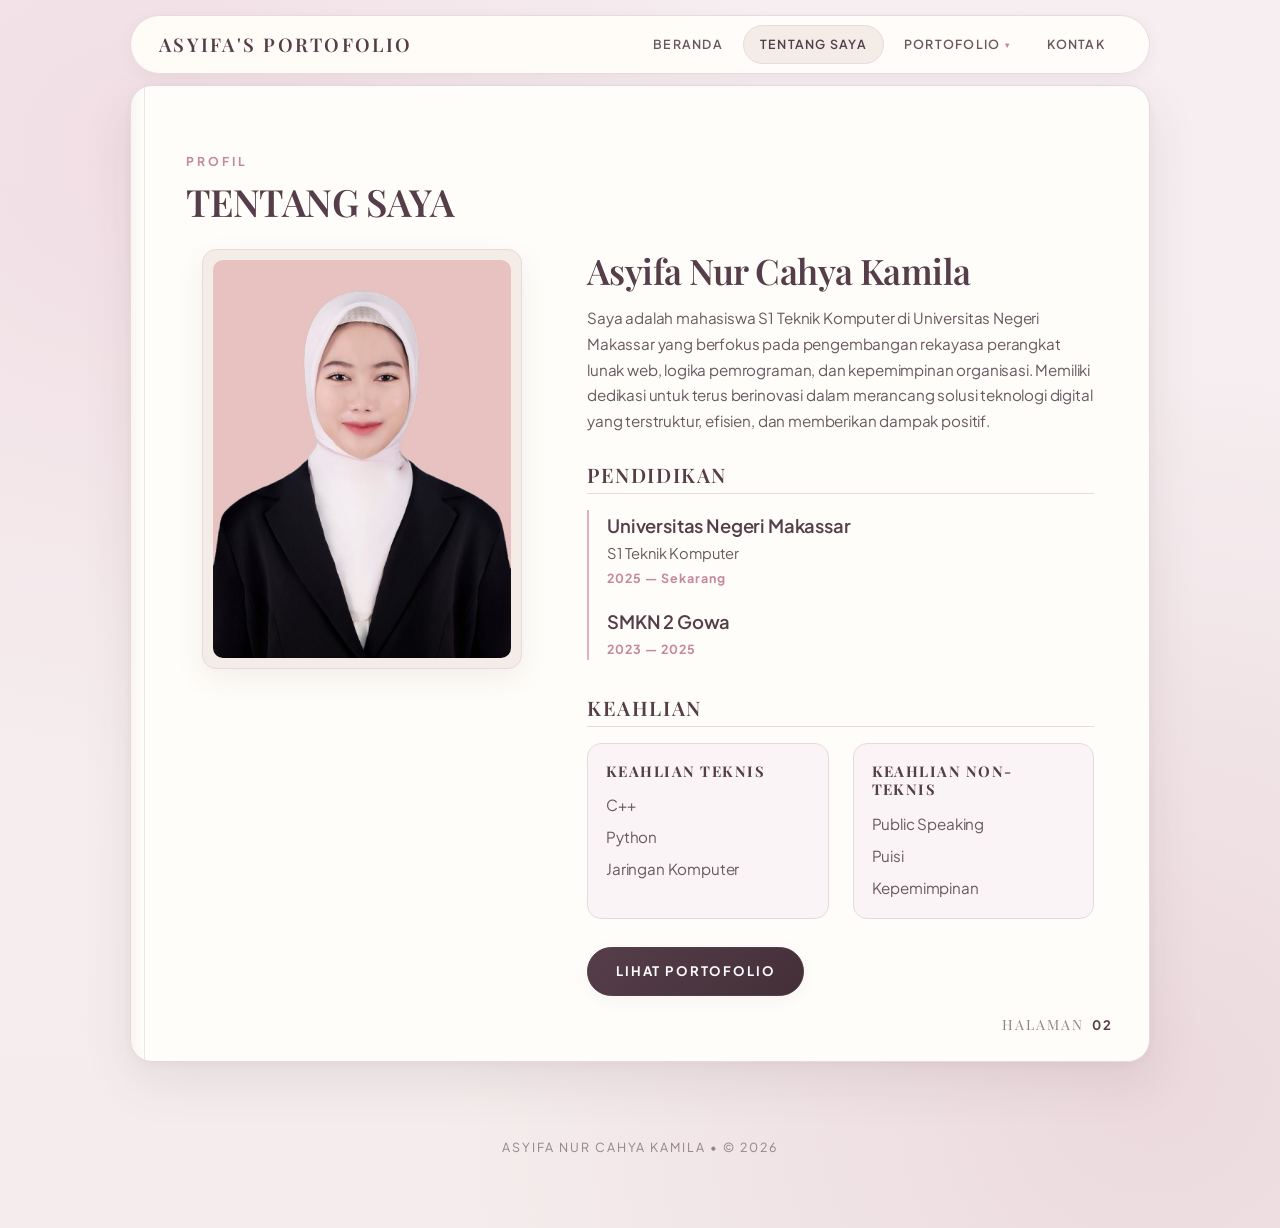
==== about.html @ 1f0d9391 "Membuat portofolio" ====
<!DOCTYPE html>
<html lang="id">
<head>
  <meta charset="UTF-8">
  <meta name="viewport" content="width=device-width, initial-scale=1.0">
  <title>Tentang Saya — Asyifa's Portofolio</title>
  <meta name="description" content="Tentang Asyifa Nur Cahya Kamila.">

  <!-- Google Fonts: Playfair Display & Plus Jakarta Sans -->
  <link rel="preconnect" href="https://fonts.googleapis.com">
  <link rel="preconnect" href="https://fonts.gstatic.com" crossorigin>
  <link href="https://fonts.googleapis.com/css2?family=Playfair+Display:ital,wght@0,500;0,600;0,700;1,400;1,600&family=Plus+Jakarta+Sans:wght@300;400;500;600;700&display=swap" rel="stylesheet">

  <!-- External CSS (Modul 3 & Modul 4) -->
  <link rel="stylesheet" href="css/style.css">
</head>
<body>

  <!-- =========================================================================
       NAVBAR (Implementasi Modul 5 & Modul 6)
       ========================================================================= -->
  <header class="navbar-wrapper">
    <nav class="navbar" id="mainNavbar" aria-label="Navigasi Utama">
      <a href="index.html" class="nav-brand">ASYIFA'S PORTOFOLIO</a>

      <!-- Tombol Hamburger Mobile -->
      <button class="nav-toggle" aria-label="Menu navigasi" aria-expanded="false">
        <span></span>
        <span></span>
        <span></span>
      </button>

      <!-- Daftar Menu Navigasi (Tepat 4 Menu: Beranda, Tentang Saya, Portofolio Dropdown, Kontak) -->
      <ul class="nav-menu" id="menuNav">
        <li class="nav-item"><a href="index.html" class="nav-link">BERANDA</a></li>
        <li class="nav-item"><a href="about.html" class="nav-link active">TENTANG SAYA</a></li>
        
        <!-- Multi-Level Dropdown Menu (Modul 6) -->
        <li class="nav-item has-dropdown">
          <a href="index.html#pengalaman" class="nav-link">
            <span>PORTOFOLIO</span>
            <span class="dropdown-arrow">&blacktriangledown;</span>
          </a>
          <ul class="dropdown-menu">
            <li><a href="index.html#pengalaman">Pengalaman</a></li>
            <li><a href="index.html#proyek">Proyek</a></li>
            <li><a href="index.html#sertifikat">Sertifikat</a></li>
          </ul>
        </li>

        <li class="nav-item"><a href="contact.html" class="nav-link">KONTAK</a></li>
      </ul>
    </nav>
  </header>

  <!-- =========================================================================
       CONTAINER UTAMA: TENTANG SAYA (Modul 5: Layout 2 Kolom)
       ========================================================================= -->
  <main class="book-wrapper">

    <section class="journal-sheet">
      
      <span class="section-label">PROFIL</span>
      <h1 class="section-title">TENTANG SAYA</h1>

      <div class="about-minimal-grid">
        
        <!-- Kolom Kiri: Foto Profil (Modul 4: CSS Image) -->
        <div class="about-photo-wrap">
          <img src="images/profile/profile.jpg" 
               alt="Foto Asyifa Nur Cahya Kamila" 
               onerror="this.onerror=null; this.src='images/profile/profile.svg';">
        </div>

        <!-- Kolom Kanan: Nama, Pendidikan, Keahlian (Modul 5) -->
        <div class="about-details-wrap">
          
          <h2 class="about-info-title">Asyifa Nur Cahya Kamila</h2>
          <p class="about-bio-desc">
            Saya adalah mahasiswa S1 Teknik Komputer di Universitas Negeri Makassar yang berfokus pada pengembangan rekayasa perangkat lunak web, logika pemrograman, dan kepemimpinan organisasi. Memiliki dedikasi untuk terus berinovasi dalam merancang solusi teknologi digital yang terstruktur, efisien, dan memberikan dampak positif.
          </p>

          <!-- PENDIDIKAN -->
          <div class="pendidikan-block">
            <h3 class="pendidikan-heading">PENDIDIKAN</h3>
            <div class="pendidikan-list">
              
              <div class="pendidikan-item">
                <span class="pendidikan-school">Universitas Negeri Makassar</span>
                <span class="pendidikan-major">S1 Teknik Komputer</span>
                <span class="pendidikan-year">2025 &mdash; Sekarang</span>
              </div>

              <div class="pendidikan-item">
                <span class="pendidikan-school">SMKN 2 Gowa</span>
                <span class="pendidikan-year">2023 &mdash; 2025</span>
              </div>

            </div>
          </div>

          <!-- KEAHLIAN (2 Kolom) -->
          <div class="skills-block">
            <h3 class="skills-heading">KEAHLIAN</h3>
            
            <div class="skills-two-columns">
              
              <!-- KEAHLIAN TEKNIS -->
              <div class="skill-category-box">
                <h4 class="skill-category-title">KEAHLIAN TEKNIS</h4>
                <ul class="skill-simple-list">
                  <li>C++</li>
                  <li>Python</li>
                  <li>Jaringan Komputer</li>
                </ul>
              </div>

              <!-- KEAHLIAN NON-TEKNIS -->
              <div class="skill-category-box">
                <h4 class="skill-category-title">KEAHLIAN NON-TEKNIS</h4>
                <ul class="skill-simple-list">
                  <li>Public Speaking</li>
                  <li>Puisi</li>
                  <li>Kepemimpinan</li>
                </ul>
              </div>

            </div>
          </div>

          <div style="margin-top: 28px;">
            <a href="index.html#pengalaman" class="btn-editorial-submit" style="display: inline-block; width: auto; padding: 12px 28px; text-decoration: none; text-align: center;">Lihat Portofolio</a>
          </div>

        </div>

      </div>

      <!-- Nomor Halaman -->
      <div class="page-stamp">
        <span>Halaman</span>
        <span class="page-num">02</span>
      </div>
    </section>

  </main>

  <!-- =========================================================================
       FOOTER
       ========================================================================= -->
  <footer class="site-footer">
    <p>ASYIFA NUR CAHYA KAMILA &bull; &copy; 2026</p>
  </footer>

  <!-- JavaScript -->
  <script src="js/script.js"></script>
</body>
</html>
---- css/style.css ----
/* ==========================================================================
   ASYIFA'S PORTOFOLIO — SOFT PINK EDITORIAL DIGITAL BOOK
   Praktikum Pemrograman Web — Teknik Komputer, Universitas Negeri Makassar
   
   Implementasi Modul Praktikum:
   - Modul 3: CSS & Ragam Selector (Tag, Class, ID, Grouping), Eksternal CSS
   - Modul 4: CSS Image (Dimensions, Borders, Opacity, Hover, Transparent Box)
   - Modul 5: CSS Navigasi (Horizontal, Sticky, Active) & Layout Multi-Kolom (2 & 3 Kolom Asymmetric)
   - Modul 6: CSS Navigasi Lanjutan (Multi-Level Dropdown, Border-Radius, Gradients, Shadows)
   ========================================================================== */

/* --------------------------------------------------------------------------
   1. CSS VARIABLES (DESIGN TOKENS & SOFT PINK EDITORIAL PALETTE)
   -------------------------------------------------------------------------- */
:root {
  /* Color Palette */
  --bg-canvas: #F6EEF1;       /* Background luar canvas */
  --page-sheet: #FFFDF9;      /* Warm white / ivory paper */
  --page-alt: #FAF4F6;        /* Subtle paper tint */
  --soft-pink: #E2B0C0;       /* Soft pink accent */
  --dusty-rose: #C4879D;      /* Dusty rose accent */
  --mauve: #553E49;           /* Dark mauve for editorial headings */
  --text-main: #695861;       /* Refined text color */
  --text-muted: #94828B;      /* Muted subtitles & meta */
  --border-light: #E7D9DF;    /* 1px Hairline border */
  --cream: #F3ECE7;           /* Neutral cream matting */

  /* Typography */
  --font-serif: 'Playfair Display', 'Cormorant Garamond', Georgia, serif;
  --font-sans: 'Plus Jakarta Sans', -apple-system, BlinkMacSystemFont, 'Segoe UI', Roboto, sans-serif;

  /* Shadows (Modul 6) */
  --shadow-subtle: 0 4px 16px rgba(85, 62, 73, 0.05);
  --shadow-card: 0 10px 28px rgba(85, 62, 73, 0.08);
  --shadow-book: 0 20px 50px rgba(85, 62, 73, 0.1), 0 2px 10px rgba(85, 62, 73, 0.04);
  --shadow-hover: 0 16px 36px rgba(85, 62, 73, 0.14);

  /* Border Radii (Modul 6) */
  --radius-book: 22px;
  --radius-card: 14px;
  --radius-sm: 8px;
  --radius-pill: 50px;

  /* Transitions */
  --transition: all 0.35s cubic-bezier(0.25, 0.8, 0.25, 1);
}

/* --------------------------------------------------------------------------
   2. RESET & BASE SETUP (Modul 3: Grouping & HTML Selectors)
   -------------------------------------------------------------------------- */
*, *::before, *::after {
  box-sizing: border-box;
  margin: 0;
  padding: 0;
}

html {
  scroll-behavior: smooth;
  font-size: 16px;
}

body {
  background-color: var(--bg-canvas);
  color: var(--text-main);
  font-family: var(--font-sans);
  line-height: 1.7;
  letter-spacing: -0.01em;
  min-height: 100vh;
  position: relative;
  overflow-x: hidden;
  padding-bottom: 60px;
  /* Modul 4: Background Gradient Texture */
  background-image: 
    radial-gradient(circle at 10% 12%, rgba(226, 176, 192, 0.25) 0%, transparent 40%),
    radial-gradient(circle at 90% 88%, rgba(196, 135, 157, 0.2) 0%, transparent 45%),
    linear-gradient(180deg, rgba(246, 238, 241, 0.6) 0%, rgba(243, 236, 231, 0.4) 100%);
}

img {
  max-width: 100%;
  height: auto;
  display: block;
}

a {
  color: inherit;
  text-decoration: none;
  transition: var(--transition);
}

ul, ol {
  list-style: none;
}

/* --------------------------------------------------------------------------
   3. TYPOGRAPHY & EDITORIAL HEADINGS (Modul 3)
   -------------------------------------------------------------------------- */
h1, h2, h3, h4, h5, h6 {
  color: var(--mauve);
  font-family: var(--font-serif);
  font-weight: 600;
  line-height: 1.25;
  letter-spacing: -0.015em;
}

.section-label {
  font-family: var(--font-sans);
  font-size: 0.76rem;
  font-weight: 700;
  letter-spacing: 0.24em;
  text-transform: uppercase;
  color: var(--dusty-rose);
  display: block;
  margin-bottom: 6px;
}

.section-title {
  font-size: 2.35rem;
  color: var(--mauve);
  font-weight: 600;
  margin-bottom: 24px;
}

.editorial-divider {
  width: 100%;
  height: 1px;
  background: var(--border-light);
  border: none;
  margin: 50px 0;
}

/* --------------------------------------------------------------------------
   4. STICKY NAVBAR & DROPDOWN (Modul 5 & Modul 6)
   -------------------------------------------------------------------------- */
.navbar-wrapper {
  position: sticky;
  top: 15px;
  z-index: 1000;
  max-width: 1060px;
  margin: 0 auto 26px;
  padding: 0 20px;
}

.navbar {
  background-color: rgba(255, 253, 249, 0.94);
  backdrop-filter: blur(16px);
  -webkit-backdrop-filter: blur(16px);
  border: 1px solid var(--border-light);
  border-radius: var(--radius-pill);
  -webkit-border-radius: var(--radius-pill);
  box-shadow: var(--shadow-subtle);
  padding: 9px 28px;
  display: flex;
  align-items: center;
  justify-content: space-between;
  transition: var(--transition);
}

.navbar.scrolled {
  box-shadow: var(--shadow-card);
  background-color: rgba(255, 253, 249, 0.98);
}

.nav-brand {
  font-family: var(--font-serif);
  font-size: 1.18rem;
  font-weight: 600;
  letter-spacing: 0.12em;
  text-transform: uppercase;
  color: var(--mauve);
}

.nav-brand:hover {
  color: var(--dusty-rose);
}

/* Modul 5: Horizontal Navigation with ul, li, a */
.nav-menu {
  display: flex;
  align-items: center;
  gap: 4px;
}

.nav-item {
  position: relative;
  list-style: none;
}

.nav-link {
  font-size: 0.78rem;
  font-weight: 600;
  letter-spacing: 0.1em;
  text-transform: uppercase;
  color: var(--text-main);
  padding: 8px 16px;
  border-radius: var(--radius-pill);
  display: inline-flex;
  align-items: center;
  gap: 5px;
  transition: var(--transition);
}

.nav-link:hover {
  color: var(--mauve);
  background-color: var(--cream);
}

.nav-link.active {
  color: var(--mauve);
  background-color: var(--cream);
  border: 1px solid var(--border-light);
}

/* Modul 6: Multi-Level Dropdown Navigation */
.dropdown-arrow {
  font-size: 0.52rem;
  transition: transform 0.3s ease;
  color: var(--dusty-rose);
}

.has-dropdown:hover .dropdown-arrow {
  transform: rotate(180deg);
}

.dropdown-menu {
  position: absolute;
  top: calc(100% + 8px);
  left: 50%;
  transform: translateX(-50%) translateY(8px);
  background: var(--page-sheet);
  background: linear-gradient(180deg, #FFFDF9 0%, #FAF4F6 100%);
  border: 1px solid var(--border-light);
  border-radius: var(--radius-card);
  box-shadow: var(--shadow-card);
  min-width: 220px;
  padding: 6px 0;
  opacity: 0;
  visibility: hidden;
  pointer-events: none;
  transition: all 0.28s cubic-bezier(0.25, 0.8, 0.25, 1);
  z-index: 1002;
}

.has-dropdown:hover .dropdown-menu {
  opacity: 1;
  visibility: visible;
  pointer-events: auto;
  transform: translateX(-50%) translateY(0);
}

.dropdown-menu li a {
  display: block;
  padding: 9px 20px;
  font-size: 0.8rem;
  font-weight: 600;
  letter-spacing: 0.04em;
  color: var(--text-main);
  transition: var(--transition);
}

.dropdown-menu li a:hover {
  background-color: var(--cream);
  color: var(--mauve);
  padding-left: 24px;
}

/* Mobile Hamburger Toggle */
.nav-toggle {
  display: none;
  background: none;
  border: none;
  cursor: pointer;
  padding: 6px;
  flex-direction: column;
  gap: 5px;
  z-index: 1001;
}

.nav-toggle span {
  display: block;
  width: 20px;
  height: 2px;
  background-color: var(--mauve);
  border-radius: 2px;
  transition: var(--transition);
}

.nav-toggle.open span:nth-child(1) {
  transform: translateY(7px) rotate(45deg);
}
.nav-toggle.open span:nth-child(2) {
  opacity: 0;
}
.nav-toggle.open span:nth-child(3) {
  transform: translateY(-7px) rotate(-45deg);
}

/* --------------------------------------------------------------------------
   5. DIGITAL BOOK SHEET (Modul 5: Container Layout)
   -------------------------------------------------------------------------- */
.book-wrapper {
  max-width: 1060px;
  margin: 0 auto;
  padding: 0 20px;
}

.journal-sheet {
  background-color: var(--page-sheet);
  border: 1px solid var(--border-light);
  border-radius: var(--radius-book);
  -webkit-border-radius: var(--radius-book);
  box-shadow: var(--shadow-book);
  padding: 65px 55px;
  margin-bottom: 45px;
  position: relative;
  overflow: hidden;
  transition: var(--transition);
}

/* Subtle Book Crease Line */
.journal-sheet::before {
  content: "";
  position: absolute;
  top: 0;
  left: 0;
  bottom: 0;
  width: 14px;
  background: linear-gradient(90deg, rgba(85, 62, 73, 0.04) 0%, transparent 100%);
  border-right: 1px solid rgba(231, 217, 223, 0.6);
  pointer-events: none;
}

/* Minimal Page Index */
.page-stamp {
  position: absolute;
  bottom: 24px;
  right: 36px;
  display: flex;
  align-items: center;
  gap: 8px;
  font-family: var(--font-serif);
  font-size: 0.88rem;
  color: var(--text-muted);
  letter-spacing: 0.14em;
  text-transform: uppercase;
}

.page-stamp .page-num {
  font-family: var(--font-sans);
  font-weight: 700;
  font-size: 0.82rem;
  color: var(--mauve);
}

/* --------------------------------------------------------------------------
   6. HALAMAN 1 — COVER (SANGAT MINIMAL)
   -------------------------------------------------------------------------- */
.cover-minimal-layout {
  display: grid;
  grid-template-columns: 1.15fr 1fr;
  gap: 50px;
  align-items: center;
  min-height: 460px;
}

.cover-title-badge {
  font-family: var(--font-sans);
  font-size: 0.82rem;
  font-weight: 700;
  letter-spacing: 0.28em;
  text-transform: uppercase;
  color: var(--dusty-rose);
  display: block;
  margin-bottom: 16px;
}

.cover-name-headline {
  font-size: 3.4rem;
  font-weight: 600;
  color: var(--mauve);
  line-height: 1.1;
  letter-spacing: -0.02em;
  margin-bottom: 0;
}

/* Modul 4: Image Dimensions, Frame & Hover */
.cover-photo-container {
  display: flex;
  justify-content: center;
}

.cover-photo-frame {
  width: 100%;
  max-width: 320px;
  height: 400px;
  background-color: var(--cream);
  border: 1px solid var(--border-light);
  border-radius: var(--radius-card);
  padding: 10px;
  box-shadow: var(--shadow-card);
  transition: var(--transition);
}

.cover-photo-frame:hover {
  transform: translateY(-4px);
  box-shadow: var(--shadow-hover);
}

.cover-photo-frame img {
  width: 100%;
  height: 100%;
  object-fit: cover;
  border-radius: calc(var(--radius-card) - 4px);
  opacity: 0.96;
  transition: transform 0.5s ease, opacity 0.35s ease;
}

.cover-photo-frame:hover img {
  opacity: 1;
  transform: scale(1.02);
}

/* --------------------------------------------------------------------------
   7. HALAMAN 2 — PENGALAMAN & ORGANISASI (HANYA 2 FOTO, 2-KOLOM LAYOUT)
   -------------------------------------------------------------------------- */
.pengalaman-editorial-grid {
  display: grid;
  grid-template-columns: 1fr 1fr;
  gap: 28px;
  margin-top: 20px;
}

.pengalaman-item {
  background-color: var(--page-alt);
  border: 1px solid var(--border-light);
  border-radius: var(--radius-card);
  padding: 22px;
  box-shadow: var(--shadow-subtle);
  display: flex;
  flex-direction: column;
  transition: var(--transition);
}

.pengalaman-item:hover {
  transform: translateY(-4px);
  box-shadow: var(--shadow-card);
  border-color: var(--soft-pink);
  background-color: var(--page-sheet);
}

.pengalaman-item .pengalaman-photo-wrap {
  width: 100%;
  height: 320px;
  border-radius: var(--radius-sm);
  overflow: hidden;
  background-color: var(--cream);
  border: 1px solid var(--border-light);
}

.pengalaman-meta-header {
  margin-bottom: 14px;
}

.pengalaman-num {
  font-family: var(--font-serif);
  font-size: 1.35rem;
  font-style: italic;
  color: var(--dusty-rose);
  font-weight: 600;
  display: block;
}

.pengalaman-title {
  font-size: 1.35rem;
  font-weight: 600;
  color: var(--mauve);
  text-transform: uppercase;
  letter-spacing: 0.04em;
  margin-top: 2px;
}

.pengalaman-year {
  font-size: 0.74rem;
  font-weight: 700;
  letter-spacing: 0.12em;
  color: var(--text-muted);
  display: block;
  margin-top: 2px;
}

.pengalaman-photo-wrap {
  width: 100%;
  border-radius: var(--radius-sm);
  overflow: hidden;
  background-color: var(--cream);
  border: 1px solid var(--border-light);
}

.pengalaman-photo-wrap img {
  width: 100%;
  height: 100%;
  object-fit: cover;
  opacity: 0.95;
  transition: transform 0.5s ease, opacity 0.35s ease;
}

.pengalaman-item:hover .pengalaman-photo-wrap img {
  opacity: 1;
  transform: scale(1.02);
}

/* --------------------------------------------------------------------------
   8. HALAMAN 3 — PROYEK (HANYA 3 PROYEK, EDITORIAL SHOWCASE)
   -------------------------------------------------------------------------- */
.proyek-editorial-list {
  display: flex;
  flex-direction: column;
  gap: 34px;
  margin-top: 20px;
}

.proyek-card {
  background-color: var(--page-alt);
  border: 1px solid var(--border-light);
  border-radius: var(--radius-card);
  padding: 26px;
  box-shadow: var(--shadow-subtle);
  display: grid;
  grid-template-columns: 1fr 1.35fr;
  gap: 34px;
  align-items: center;
  transition: var(--transition);
}

.proyek-card:hover {
  transform: translateY(-4px);
  box-shadow: var(--shadow-card);
  border-color: var(--soft-pink);
  background-color: var(--page-sheet);
}

.proyek-card.reversed {
  grid-template-columns: 1.35fr 1fr;
}
.proyek-card.reversed .proyek-visual {
  order: 2;
}
.proyek-card.reversed .proyek-info {
  order: 1;
}

.proyek-num {
  font-family: var(--font-serif);
  font-size: 1.35rem;
  font-style: italic;
  color: var(--dusty-rose);
  font-weight: 600;
  display: block;
  margin-bottom: 2px;
}

.proyek-title {
  font-size: 1.65rem;
  font-weight: 600;
  color: var(--mauve);
  text-transform: uppercase;
  letter-spacing: 0.04em;
  margin-bottom: 4px;
}

.proyek-subtitle {
  font-family: var(--font-serif);
  font-size: 1.05rem;
  font-style: italic;
  color: var(--text-muted);
  display: block;
  margin-top: 4px;
}

.proyek-desc {
  font-size: 0.92rem;
  line-height: 1.65;
  color: var(--text-main);
  margin-top: 10px;
}

.proyek-visual {
  width: 100%;
  height: 250px;
  border-radius: var(--radius-sm);
  overflow: hidden;
  background-color: var(--cream);
  border: 1px solid var(--border-light);
}

.proyek-visual img {
  width: 100%;
  height: 100%;
  object-fit: cover;
  opacity: 0.95;
  transition: transform 0.5s ease, opacity 0.35s ease;
}

.proyek-card:hover .proyek-visual img {
  opacity: 1;
  transform: scale(1.02);
}

/* --------------------------------------------------------------------------
   9. HALAMAN 4 — SERTIFIKAT (TOTAL 6 SERTIFIKAT, EDITORIAL GRID)
   -------------------------------------------------------------------------- */
.sertifikat-gallery-grid {
  display: grid;
  grid-template-columns: repeat(3, 1fr);
  gap: 22px;
  margin-top: 20px;
}

.sertifikat-item {
  background-color: var(--page-alt);
  border: 1px solid var(--border-light);
  border-radius: var(--radius-card);
  padding: 14px;
  box-shadow: var(--shadow-subtle);
  cursor: pointer;
  transition: var(--transition);
}

.sertifikat-item:hover {
  transform: translateY(-4px);
  box-shadow: var(--shadow-card);
  border-color: var(--dusty-rose);
  background-color: var(--page-sheet);
}

.sertifikat-thumb {
  width: 100%;
  height: 190px;
  border-radius: var(--radius-sm);
  overflow: hidden;
  background-color: var(--cream);
  border: 1px solid var(--border-light);
}

.sertifikat-thumb img {
  width: 100%;
  height: 100%;
  object-fit: cover;
  opacity: 0.95;
  transition: transform 0.5s ease, opacity 0.35s ease;
}

.sertifikat-item:hover .sertifikat-thumb img {
  opacity: 1;
  transform: scale(1.02);
}

/* --------------------------------------------------------------------------
   10. LIGHTBOX MODAL (Modul 4 & Modul 6)
   -------------------------------------------------------------------------- */
.lightbox-modal {
  display: none;
  position: fixed;
  top: 0;
  left: 0;
  width: 100%;
  height: 100%;
  background-color: rgba(85, 62, 73, 0.72);
  backdrop-filter: blur(12px);
  -webkit-backdrop-filter: blur(12px);
  z-index: 2000;
  align-items: center;
  justify-content: center;
  padding: 20px;
  opacity: 0;
  transition: opacity 0.35s ease;
}

.lightbox-modal.active {
  display: flex;
  opacity: 1;
}

.lightbox-content {
  background-color: var(--page-sheet);
  border: 1px solid var(--border-light);
  border-radius: var(--radius-card);
  max-width: 820px;
  width: 100%;
  padding: 24px;
  box-shadow: 0 25px 60px rgba(0, 0, 0, 0.25);
  position: relative;
  transform: scale(0.94);
  transition: transform 0.35s cubic-bezier(0.25, 1, 0.5, 1);
}

.lightbox-modal.active .lightbox-content {
  transform: scale(1);
}

.lightbox-close-btn {
  position: absolute;
  top: 14px;
  right: 18px;
  background: var(--cream);
  border: 1px solid var(--border-light);
  width: 34px;
  height: 34px;
  border-radius: 50%;
  font-size: 1.3rem;
  color: var(--mauve);
  cursor: pointer;
  display: flex;
  align-items: center;
  justify-content: center;
  transition: var(--transition);
}

.lightbox-close-btn:hover {
  background-color: var(--mauve);
  color: var(--page-sheet);
}

.lightbox-image-wrap {
  width: 100%;
  max-height: 70vh;
  border-radius: var(--radius-sm);
  overflow: hidden;
  border: 1px solid var(--border-light);
  background-color: var(--cream);
}

.lightbox-image-wrap img {
  width: 100%;
  height: 100%;
  max-height: 70vh;
  object-fit: contain;
}

/* --------------------------------------------------------------------------
   11. ABOUT.HTML (TENTANG SAYA, PENDIDIKAN & SKILLS)
   -------------------------------------------------------------------------- */
.about-minimal-grid {
  display: grid;
  grid-template-columns: 0.9fr 1.3fr;
  gap: 50px;
  align-items: flex-start;
}

.about-photo-wrap {
  width: 100%;
  max-width: 320px;
  height: 420px;
  background-color: var(--cream);
  border: 1px solid var(--border-light);
  border-radius: var(--radius-card);
  padding: 10px;
  box-shadow: var(--shadow-card);
  margin: 0 auto;
}

.about-photo-wrap img {
  width: 100%;
  height: 100%;
  object-fit: cover;
  border-radius: calc(var(--radius-card) - 4px);
}

.about-info-title {
  font-size: 2.2rem;
  color: var(--mauve);
  margin-bottom: 12px;
}

.about-bio-desc {
  font-size: 0.95rem;
  line-height: 1.7;
  color: var(--text-main);
  margin-bottom: 28px;
}

/* Pendidikan Timeline */
.pendidikan-block {
  margin-bottom: 35px;
}

.pendidikan-heading,
.skills-heading {
  font-size: 1.25rem;
  color: var(--mauve);
  text-transform: uppercase;
  letter-spacing: 0.08em;
  margin-bottom: 16px;
  border-bottom: 1px solid var(--border-light);
  padding-bottom: 6px;
}

.pendidikan-list {
  display: flex;
  flex-direction: column;
  gap: 16px;
  padding-left: 18px;
  border-left: 2px solid var(--soft-pink);
}

.pendidikan-item {
  display: flex;
  flex-direction: column;
}

.pendidikan-school {
  font-size: 1.15rem;
  font-weight: 600;
  color: var(--mauve);
}

.pendidikan-major {
  font-size: 0.92rem;
  color: var(--text-main);
}

.pendidikan-year {
  font-size: 0.78rem;
  font-weight: 700;
  color: var(--dusty-rose);
  letter-spacing: 0.08em;
  margin-top: 2px;
}

/* Skills 2 Kolom */
.skills-two-columns {
  display: grid;
  grid-template-columns: 1fr 1fr;
  gap: 24px;
}

.skill-category-box {
  background-color: var(--page-alt);
  border: 1px solid var(--border-light);
  border-radius: var(--radius-card);
  padding: 18px;
}

.skill-category-title {
  font-size: 0.92rem;
  font-weight: 700;
  letter-spacing: 0.1em;
  text-transform: uppercase;
  color: var(--mauve);
  margin-bottom: 12px;
}

.skill-simple-list {
  display: flex;
  flex-direction: column;
  gap: 6px;
}

.skill-simple-list li {
  font-size: 0.95rem;
  color: var(--text-main);
}

/* --------------------------------------------------------------------------
   12. CONTACT.HTML (KONTAK: INSTAGRAM & GMAIL ONLY)
   -------------------------------------------------------------------------- */
.contact-minimal-grid {
  display: grid;
  grid-template-columns: 1fr 1.2fr;
  gap: 50px;
  align-items: flex-start;
  margin-top: 15px;
}

.contact-direct-box {
  display: flex;
  flex-direction: column;
  gap: 16px;
}

.contact-entry-card {
  background-color: var(--page-alt);
  border: 1px solid var(--border-light);
  border-radius: var(--radius-card);
  padding: 20px 24px;
  display: flex;
  flex-direction: column;
  transition: var(--transition);
}

.contact-entry-card:hover {
  background-color: var(--page-sheet);
  border-color: var(--soft-pink);
  transform: translateX(4px);
  box-shadow: var(--shadow-subtle);
}

.contact-entry-label {
  font-size: 0.74rem;
  font-weight: 700;
  letter-spacing: 0.16em;
  text-transform: uppercase;
  color: var(--dusty-rose);
  margin-bottom: 4px;
}

.contact-entry-value {
  font-size: 1.08rem;
  font-weight: 600;
  color: var(--mauve);
}

/* Minimal Form */
.contact-form-wrapper {
  background-color: var(--page-alt);
  border: 1px solid var(--border-light);
  border-radius: var(--radius-card);
  padding: 30px;
}

.form-group {
  margin-bottom: 20px;
}

.form-label {
  display: block;
  font-size: 0.74rem;
  font-weight: 700;
  letter-spacing: 0.12em;
  text-transform: uppercase;
  color: var(--mauve);
  margin-bottom: 6px;
}

.form-input,
.form-textarea {
  width: 100%;
  background-color: var(--page-sheet);
  border: 1px solid var(--border-light);
  border-radius: var(--radius-sm);
  padding: 12px 16px;
  font-family: var(--font-sans);
  font-size: 0.95rem;
  color: var(--mauve);
  outline: none;
  transition: var(--transition);
}

.form-textarea {
  min-height: 110px;
  resize: vertical;
}

.form-input:focus,
.form-textarea:focus {
  border-color: var(--mauve);
  box-shadow: 0 0 0 2px rgba(85, 62, 73, 0.08);
}

.btn-editorial-submit {
  width: 100%;
  background-color: var(--mauve);
  background-image: linear-gradient(135deg, var(--mauve) 0%, #442F39 100%);
  color: #FFFDF9;
  font-family: var(--font-sans);
  font-size: 0.82rem;
  font-weight: 700;
  letter-spacing: 0.14em;
  text-transform: uppercase;
  padding: 14px;
  border-radius: var(--radius-pill);
  border: 1px solid var(--mauve);
  cursor: pointer;
  box-shadow: var(--shadow-subtle);
  transition: var(--transition);
}

.btn-editorial-submit:hover {
  background-color: var(--dusty-rose);
  background-image: linear-gradient(135deg, var(--dusty-rose) 0%, #AF748A 100%);
  border-color: var(--dusty-rose);
  transform: translateY(-2px);
  box-shadow: var(--shadow-card);
}

/* --------------------------------------------------------------------------
   13. TOAST & FOOTER (Modul 5 & Modul 6)
   -------------------------------------------------------------------------- */
.toast-notice {
  position: fixed;
  bottom: 28px;
  right: 28px;
  background-color: var(--page-sheet);
  border: 1px solid var(--border-light);
  border-radius: var(--radius-card);
  padding: 14px 24px;
  box-shadow: var(--shadow-book);
  font-size: 0.88rem;
  font-weight: 600;
  color: var(--mauve);
  z-index: 3000;
  transform: translateY(80px);
  opacity: 0;
  transition: all 0.35s cubic-bezier(0.25, 1, 0.5, 1);
  pointer-events: none;
}

.toast-notice.show {
  transform: translateY(0);
  opacity: 1;
}

.site-footer {
  text-align: center;
  padding: 30px 20px 10px;
  font-size: 0.78rem;
  letter-spacing: 0.16em;
  text-transform: uppercase;
  color: var(--text-muted);
}

/* --------------------------------------------------------------------------
   14. RESPONSIVE MEDIA QUERIES (Modul 5 & Mobile UX)
   -------------------------------------------------------------------------- */
@media (max-width: 992px) {
  .cover-minimal-layout {
    grid-template-columns: 1fr;
    text-align: center;
    gap: 35px;
  }

  .pengalaman-editorial-grid {
    grid-template-columns: 1fr;
  }

  .pengalaman-item .pengalaman-photo-wrap {
    height: 240px;
  }

  .proyek-card,
  .proyek-card.reversed {
    grid-template-columns: 1fr;
  }

  .proyek-card.reversed .proyek-visual {
    order: 1;
  }
  .proyek-card.reversed .proyek-info {
    order: 2;
  }

  .sertifikat-gallery-grid {
    grid-template-columns: repeat(2, 1fr);
  }

  .about-minimal-grid {
    grid-template-columns: 1fr;
  }

  .contact-minimal-grid {
    grid-template-columns: 1fr;
  }
}

@media (max-width: 768px) {
  .journal-sheet {
    padding: 40px 20px;
    border-radius: 16px;
    margin-bottom: 30px;
  }

  .cover-name-headline {
    font-size: 2.4rem;
  }

  .section-title {
    font-size: 1.9rem;
  }

  /* Hamburger Navigation */
  .nav-toggle {
    display: flex;
  }

  .nav-menu {
    position: fixed;
    top: 75px;
    left: 20px;
    right: 20px;
    background-color: var(--page-sheet);
    border: 1px solid var(--border-light);
    border-radius: 18px;
    box-shadow: var(--shadow-book);
    padding: 20px 16px;
    flex-direction: column;
    gap: 8px;
    transform: translateY(-20px);
    opacity: 0;
    visibility: hidden;
    transition: var(--transition);
    z-index: 1000;
  }

  .nav-menu.open {
    transform: translateY(0);
    opacity: 1;
    visibility: visible;
  }

  .nav-link {
    width: 100%;
    justify-content: center;
    padding: 10px;
  }

  .has-dropdown .dropdown-menu {
    position: static;
    transform: none;
    opacity: 1;
    visibility: visible;
    pointer-events: auto;
    box-shadow: none;
    border: 1px solid var(--border-light);
    border-radius: var(--radius-sm);
    margin-top: 4px;
    background-color: var(--page-alt);
  }

  .skills-two-columns {
    grid-template-columns: 1fr;
  }

  .page-stamp {
    position: static;
    justify-content: flex-end;
    margin-top: 25px;
  }
}
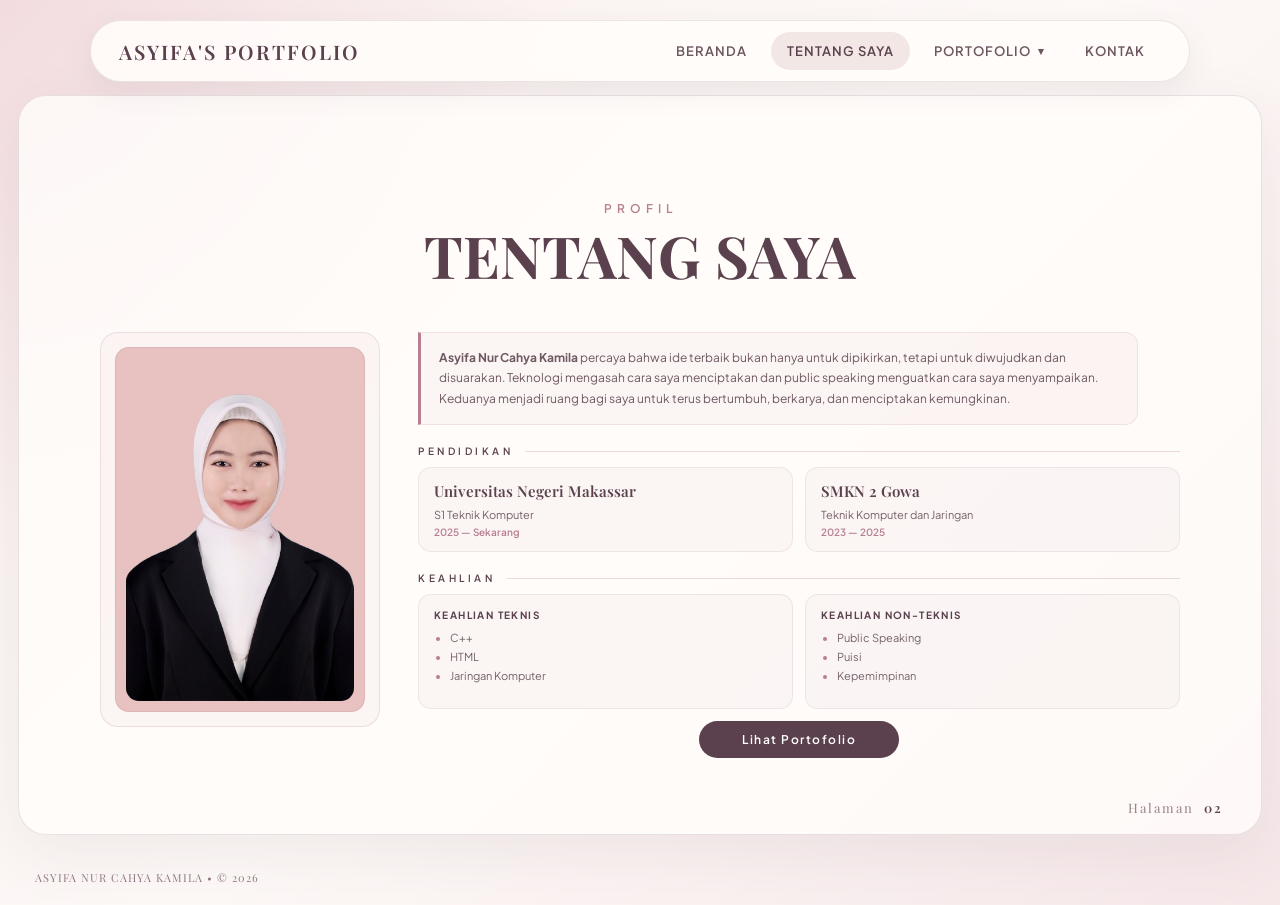
==== commit be1b1899: "Menerapkan JavaScript pada portofolio" ====
--- a/about.html
+++ b/about.html
@@ -1,158 +1,317 @@
 <!DOCTYPE html>
 <html lang="id">
+
 <head>
-  <meta charset="UTF-8">
-  <meta name="viewport" content="width=device-width, initial-scale=1.0">
-  <title>Tentang Saya — Asyifa's Portofolio</title>
-  <meta name="description" content="Tentang Asyifa Nur Cahya Kamila.">
-
-  <!-- Google Fonts: Playfair Display & Plus Jakarta Sans -->
-  <link rel="preconnect" href="https://fonts.googleapis.com">
-  <link rel="preconnect" href="https://fonts.gstatic.com" crossorigin>
-  <link href="https://fonts.googleapis.com/css2?family=Playfair+Display:ital,wght@0,500;0,600;0,700;1,400;1,600&family=Plus+Jakarta+Sans:wght@300;400;500;600;700&display=swap" rel="stylesheet">
-
-  <!-- External CSS (Modul 3 & Modul 4) -->
-  <link rel="stylesheet" href="css/style.css">
+    <meta charset="UTF-8">
+    <meta name="viewport" content="width=device-width, initial-scale=1.0">
+
+    <title>Tentang Saya — Asyifa's Portofolio</title>
+
+    <meta name="description"
+        content="Tentang Asyifa Nur Cahya Kamila.">
+
+    <link rel="preconnect" href="https://fonts.googleapis.com">
+    <link rel="preconnect" href="https://fonts.gstatic.com" crossorigin>
+
+    <link href="https://fonts.googleapis.com/css2?family=Playfair+Display:ital,wght@0,500;0,600;0,700;1,400;1,600&family=Plus+Jakarta+Sans:wght@300;400;500;600;700&display=swap"
+        rel="stylesheet">
+
+    <link rel="stylesheet" href="css/style.css">
 </head>
+
 <body>
 
-  <!-- =========================================================================
-       NAVBAR (Implementasi Modul 5 & Modul 6)
-       ========================================================================= -->
-  <header class="navbar-wrapper">
-    <nav class="navbar" id="mainNavbar" aria-label="Navigasi Utama">
-      <a href="index.html" class="nav-brand">ASYIFA'S PORTOFOLIO</a>
-
-      <!-- Tombol Hamburger Mobile -->
-      <button class="nav-toggle" aria-label="Menu navigasi" aria-expanded="false">
-        <span></span>
-        <span></span>
-        <span></span>
-      </button>
-
-      <!-- Daftar Menu Navigasi (Tepat 4 Menu: Beranda, Tentang Saya, Portofolio Dropdown, Kontak) -->
-      <ul class="nav-menu" id="menuNav">
-        <li class="nav-item"><a href="index.html" class="nav-link">BERANDA</a></li>
-        <li class="nav-item"><a href="about.html" class="nav-link active">TENTANG SAYA</a></li>
-        
-        <!-- Multi-Level Dropdown Menu (Modul 6) -->
-        <li class="nav-item has-dropdown">
-          <a href="index.html#pengalaman" class="nav-link">
-            <span>PORTOFOLIO</span>
-            <span class="dropdown-arrow">&blacktriangledown;</span>
-          </a>
-          <ul class="dropdown-menu">
-            <li><a href="index.html#pengalaman">Pengalaman</a></li>
-            <li><a href="index.html#proyek">Proyek</a></li>
-            <li><a href="index.html#sertifikat">Sertifikat</a></li>
-          </ul>
-        </li>
-
-        <li class="nav-item"><a href="contact.html" class="nav-link">KONTAK</a></li>
-      </ul>
-    </nav>
-  </header>
-
-  <!-- =========================================================================
-       CONTAINER UTAMA: TENTANG SAYA (Modul 5: Layout 2 Kolom)
-       ========================================================================= -->
-  <main class="book-wrapper">
-
-    <section class="journal-sheet">
-      
-      <span class="section-label">PROFIL</span>
-      <h1 class="section-title">TENTANG SAYA</h1>
-
-      <div class="about-minimal-grid">
-        
-        <!-- Kolom Kiri: Foto Profil (Modul 4: CSS Image) -->
-        <div class="about-photo-wrap">
-          <img src="images/profile/profile.jpg" 
-               alt="Foto Asyifa Nur Cahya Kamila" 
-               onerror="this.onerror=null; this.src='images/profile/profile.svg';">
-        </div>
-
-        <!-- Kolom Kanan: Nama, Pendidikan, Keahlian (Modul 5) -->
-        <div class="about-details-wrap">
-          
-          <h2 class="about-info-title">Asyifa Nur Cahya Kamila</h2>
-          <p class="about-bio-desc">
-            Saya adalah mahasiswa S1 Teknik Komputer di Universitas Negeri Makassar yang berfokus pada pengembangan rekayasa perangkat lunak web, logika pemrograman, dan kepemimpinan organisasi. Memiliki dedikasi untuk terus berinovasi dalam merancang solusi teknologi digital yang terstruktur, efisien, dan memberikan dampak positif.
-          </p>
-
-          <!-- PENDIDIKAN -->
-          <div class="pendidikan-block">
-            <h3 class="pendidikan-heading">PENDIDIKAN</h3>
-            <div class="pendidikan-list">
-              
-              <div class="pendidikan-item">
-                <span class="pendidikan-school">Universitas Negeri Makassar</span>
-                <span class="pendidikan-major">S1 Teknik Komputer</span>
-                <span class="pendidikan-year">2025 &mdash; Sekarang</span>
-              </div>
-
-              <div class="pendidikan-item">
-                <span class="pendidikan-school">SMKN 2 Gowa</span>
-                <span class="pendidikan-year">2023 &mdash; 2025</span>
-              </div>
+    <header class="navbar-wrapper">
+
+        <nav class="navbar" id="mainNavbar" aria-label="Navigasi Utama">
+
+            <a href="index.html" class="nav-brand">
+                ASYIFA'S PORTFOLIO
+            </a>
+
+            <button class="nav-toggle"
+                aria-label="Menu navigasi"
+                aria-expanded="false">
+
+                <span></span>
+                <span></span>
+                <span></span>
+
+            </button>
+
+            <ul class="nav-menu" id="menuNav">
+
+                <li class="nav-item">
+                    <a href="index.html" class="nav-link">
+                        BERANDA
+                    </a>
+                </li>
+
+                <li class="nav-item">
+                    <a href="about.html" class="nav-link active">
+                        TENTANG SAYA
+                    </a>
+                </li>
+
+                <li class="nav-item has-dropdown">
+
+                    <a href="index.html#pengalaman"
+                        class="nav-link">
+
+                        <span>PORTOFOLIO</span>
+                        <span class="dropdown-arrow">
+                            &blacktriangledown;
+                        </span>
+
+                    </a>
+
+                    <ul class="dropdown-menu">
+
+                        <li>
+                            <a href="index.html#pengalaman">
+                                Pengalaman
+                            </a>
+                        </li>
+
+                        <li>
+                            <a href="index.html#proyek">
+                                Proyek
+                            </a>
+                        </li>
+
+                        <li>
+                            <a href="index.html#sertifikat">
+                                Sertifikat
+                            </a>
+                        </li>
+
+                    </ul>
+
+                </li>
+
+                <li class="nav-item">
+                    <a href="contact.html"
+                        class="nav-link">
+                        KONTAK
+                    </a>
+                </li>
+
+            </ul>
+
+        </nav>
+
+    </header>
+
+
+    <main class="book-wrapper">
+
+        <section class="journal-sheet">
+
+            <!-- JUDUL HALAMAN -->
+
+            <span class="section-label">
+                PROFIL
+            </span>
+
+            <h1 class="section-title">
+                TENTANG SAYA
+            </h1>
+
+
+            <div class="about-minimal-grid">
+
+
+                <!-- KARTU PROFIL -->
+
+                <div class="about-profile-card">
+
+
+                    </h2>
+
+                    <div class="about-photo-wrap">
+
+                        <img src="images/profile/profile.jpg"
+                            alt="Foto Asyifa Nur Cahya Kamila"
+                            onerror="this.onerror=null; this.src='images/profile/profile.svg';">
+
+                    </div>
+
+                </div>
+
+
+                <!-- INFORMASI PROFIL -->
+
+                <div class="about-details-wrap">
+
+
+                    <!-- DESKRIPSI -->
+
+                    <p class="about-bio-desc">
+
+                        <strong>
+                            Asyifa Nur Cahya Kamila
+                        </strong>
+                        percaya bahwa ide terbaik bukan hanya untuk dipikirkan,
+                        tetapi untuk diwujudkan dan disuarakan. Teknologi mengasah
+                        cara saya menciptakan dan public speaking menguatkan cara
+                        saya menyampaikan. Keduanya menjadi ruang bagi saya untuk
+                        terus bertumbuh, berkarya, dan menciptakan kemungkinan.
+
+                    </p>
+
+
+                    <!-- PENDIDIKAN -->
+
+                    <div class="pendidikan-block">
+
+                        <h3 class="pendidikan-heading">
+                            PENDIDIKAN
+                        </h3>
+
+                        <div class="pendidikan-list">
+
+
+                            <div class="pendidikan-item">
+
+                                <span class="pendidikan-school">
+                                    Universitas Negeri Makassar
+                                </span>
+
+                                <span class="pendidikan-major">
+                                    S1 Teknik Komputer
+                                </span>
+
+                                <span class="pendidikan-year">
+                                    2025 &mdash; Sekarang
+                                </span>
+
+                            </div>
+
+
+                            <div class="pendidikan-item">
+
+                                <span class="pendidikan-school">
+                                    SMKN 2 Gowa
+                                </span>
+
+                                <span class="pendidikan-major">
+                                    Teknik Komputer dan Jaringan
+                                </span>
+
+                                <span class="pendidikan-year">
+                                    2023 &mdash; 2025
+                                </span>
+
+                            </div>
+
+
+                        </div>
+
+                    </div>
+
+
+                    <!-- KEAHLIAN -->
+
+                    <div class="skills-block">
+
+                        <h3 class="skills-heading">
+                            KEAHLIAN
+                        </h3>
+
+                        <div class="skills-two-columns">
+
+
+                            <!-- KEAHLIAN TEKNIS -->
+
+                            <div class="skill-category-box">
+
+                                <h4 class="skill-category-title">
+                                    KEAHLIAN TEKNIS
+                                </h4>
+
+                                <ul class="skill-simple-list">
+
+                                    <li>C++</li>
+                                    <li>HTML</li>
+                                    <li>Jaringan Komputer</li>
+
+                                </ul>
+
+                            </div>
+
+
+                            <!-- KEAHLIAN NON-TEKNIS -->
+
+                            <div class="skill-category-box">
+
+                                <h4 class="skill-category-title">
+                                    KEAHLIAN NON-TEKNIS
+                                </h4>
+
+                                <ul class="skill-simple-list">
+
+                                    <li>Public Speaking</li>
+                                    <li>Puisi</li>
+                                    <li>Kepemimpinan</li>
+
+                                </ul>
+
+                            </div>
+
+
+                        </div>
+
+                    </div>
+
+
+                    <!-- TOMBOL -->
+
+                    <div class="about-button">
+
+                        <a href="index.html#pengalaman"
+                            class="btn-editorial-submit">
+
+                            Lihat Portofolio
+
+                        </a>
+
+                    </div>
+
+
+                </div>
 
             </div>
-          </div>
-
-          <!-- KEAHLIAN (2 Kolom) -->
-          <div class="skills-block">
-            <h3 class="skills-heading">KEAHLIAN</h3>
-            
-            <div class="skills-two-columns">
-              
-              <!-- KEAHLIAN TEKNIS -->
-              <div class="skill-category-box">
-                <h4 class="skill-category-title">KEAHLIAN TEKNIS</h4>
-                <ul class="skill-simple-list">
-                  <li>C++</li>
-                  <li>Python</li>
-                  <li>Jaringan Komputer</li>
-                </ul>
-              </div>
-
-              <!-- KEAHLIAN NON-TEKNIS -->
-              <div class="skill-category-box">
-                <h4 class="skill-category-title">KEAHLIAN NON-TEKNIS</h4>
-                <ul class="skill-simple-list">
-                  <li>Public Speaking</li>
-                  <li>Puisi</li>
-                  <li>Kepemimpinan</li>
-                </ul>
-              </div>
+
+
+            <!-- NOMOR HALAMAN -->
+
+            <div class="page-stamp">
+
+                <span>Halaman</span>
+
+                <span class="page-num">
+                    02
+                </span>
 
             </div>
-          </div>
-
-          <div style="margin-top: 28px;">
-            <a href="index.html#pengalaman" class="btn-editorial-submit" style="display: inline-block; width: auto; padding: 12px 28px; text-decoration: none; text-align: center;">Lihat Portofolio</a>
-          </div>
-
-        </div>
-
-      </div>
-
-      <!-- Nomor Halaman -->
-      <div class="page-stamp">
-        <span>Halaman</span>
-        <span class="page-num">02</span>
-      </div>
-    </section>
-
-  </main>
-
-  <!-- =========================================================================
-       FOOTER
-       ========================================================================= -->
-  <footer class="site-footer">
-    <p>ASYIFA NUR CAHYA KAMILA &bull; &copy; 2026</p>
-  </footer>
-
-  <!-- JavaScript -->
-  <script src="js/script.js"></script>
+
+        </section>
+
+    </main>
+
+
+    <footer class="site-footer">
+
+        <p>
+            ASYIFA NUR CAHYA KAMILA
+            &bull; &copy; 2026
+        </p>
+
+    </footer>
+
+
+    <script src="js/script.js"></script>
+
 </body>
-</html>
+
+</html>
--- a/css/style.css
+++ b/css/style.css
@@ -1,1138 +1,3684 @@
-/* ==========================================================================
-   ASYIFA'S PORTOFOLIO — SOFT PINK EDITORIAL DIGITAL BOOK
-   Praktikum Pemrograman Web — Teknik Komputer, Universitas Negeri Makassar
-   
-   Implementasi Modul Praktikum:
-   - Modul 3: CSS & Ragam Selector (Tag, Class, ID, Grouping), Eksternal CSS
-   - Modul 4: CSS Image (Dimensions, Borders, Opacity, Hover, Transparent Box)
-   - Modul 5: CSS Navigasi (Horizontal, Sticky, Active) & Layout Multi-Kolom (2 & 3 Kolom Asymmetric)
-   - Modul 6: CSS Navigasi Lanjutan (Multi-Level Dropdown, Border-Radius, Gradients, Shadows)
-   ========================================================================== */
-
-/* --------------------------------------------------------------------------
-   1. CSS VARIABLES (DESIGN TOKENS & SOFT PINK EDITORIAL PALETTE)
-   -------------------------------------------------------------------------- */
-:root {
-  /* Color Palette */
-  --bg-canvas: #F6EEF1;       /* Background luar canvas */
-  --page-sheet: #FFFDF9;      /* Warm white / ivory paper */
-  --page-alt: #FAF4F6;        /* Subtle paper tint */
-  --soft-pink: #E2B0C0;       /* Soft pink accent */
-  --dusty-rose: #C4879D;      /* Dusty rose accent */
-  --mauve: #553E49;           /* Dark mauve for editorial headings */
-  --text-main: #695861;       /* Refined text color */
-  --text-muted: #94828B;      /* Muted subtitles & meta */
-  --border-light: #E7D9DF;    /* 1px Hairline border */
-  --cream: #F3ECE7;           /* Neutral cream matting */
-
-  /* Typography */
-  --font-serif: 'Playfair Display', 'Cormorant Garamond', Georgia, serif;
-  --font-sans: 'Plus Jakarta Sans', -apple-system, BlinkMacSystemFont, 'Segoe UI', Roboto, sans-serif;
-
-  /* Shadows (Modul 6) */
-  --shadow-subtle: 0 4px 16px rgba(85, 62, 73, 0.05);
-  --shadow-card: 0 10px 28px rgba(85, 62, 73, 0.08);
-  --shadow-book: 0 20px 50px rgba(85, 62, 73, 0.1), 0 2px 10px rgba(85, 62, 73, 0.04);
-  --shadow-hover: 0 16px 36px rgba(85, 62, 73, 0.14);
-
-  /* Border Radii (Modul 6) */
-  --radius-book: 22px;
-  --radius-card: 14px;
-  --radius-sm: 8px;
-  --radius-pill: 50px;
-
-  /* Transitions */
-  --transition: all 0.35s cubic-bezier(0.25, 0.8, 0.25, 1);
-}
-
-/* --------------------------------------------------------------------------
-   2. RESET & BASE SETUP (Modul 3: Grouping & HTML Selectors)
-   -------------------------------------------------------------------------- */
-*, *::before, *::after {
-  box-sizing: border-box;
-  margin: 0;
-  padding: 0;
-}
+* {
+    margin: 0;
+    padding: 0;
+    box-sizing: border-box;
+}
+
 
 html {
-  scroll-behavior: smooth;
-  font-size: 16px;
-}
+    scroll-behavior: smooth;
+}
+
 
 body {
-  background-color: var(--bg-canvas);
-  color: var(--text-main);
-  font-family: var(--font-sans);
-  line-height: 1.7;
-  letter-spacing: -0.01em;
-  min-height: 100vh;
-  position: relative;
-  overflow-x: hidden;
-  padding-bottom: 60px;
-  /* Modul 4: Background Gradient Texture */
-  background-image: 
-    radial-gradient(circle at 10% 12%, rgba(226, 176, 192, 0.25) 0%, transparent 40%),
-    radial-gradient(circle at 90% 88%, rgba(196, 135, 157, 0.2) 0%, transparent 45%),
-    linear-gradient(180deg, rgba(246, 238, 241, 0.6) 0%, rgba(243, 236, 231, 0.4) 100%);
-}
-
-img {
-  max-width: 100%;
-  height: auto;
-  display: block;
-}
-
-a {
-  color: inherit;
-  text-decoration: none;
-  transition: var(--transition);
-}
-
-ul, ol {
-  list-style: none;
-}
-
-/* --------------------------------------------------------------------------
-   3. TYPOGRAPHY & EDITORIAL HEADINGS (Modul 3)
-   -------------------------------------------------------------------------- */
-h1, h2, h3, h4, h5, h6 {
-  color: var(--mauve);
-  font-family: var(--font-serif);
-  font-weight: 600;
-  line-height: 1.25;
-  letter-spacing: -0.015em;
-}
+    min-height: 100vh;
+    background:
+        radial-gradient(
+            circle at top left,
+            rgba(238, 205, 211, 0.55),
+            transparent 35%
+        ),
+        linear-gradient(
+            135deg,
+            #f8eeee,
+            #fdf9f7,
+            #f6e7e9
+        );
+
+    color: #5b414e;
+
+    font-family:
+        "Plus Jakarta Sans",
+        sans-serif;
+
+    overflow-x: hidden;
+}
+
+
+/* NAVBAR */
+
+.navbar-wrapper {
+    position: fixed;
+    top: 20px;
+    left: 0;
+    width: 100%;
+    z-index: 1000;
+}
+
+
+.navbar {
+    width: min(1100px, calc(100% - 40px));
+    min-height: 62px;
+    margin: auto;
+
+    display: flex;
+    align-items: center;
+    justify-content: space-between;
+
+    padding: 0 28px;
+
+    background: rgba(255, 252, 250, 0.92);
+
+    border: 1px solid rgba(91, 65, 78, 0.12);
+
+    border-radius: 40px;
+
+    box-shadow:
+        0 10px 30px rgba(91, 65, 78, 0.08);
+
+    backdrop-filter: blur(12px);
+}
+
+
+.nav-brand {
+    text-decoration: none;
+
+    color: #5b414e;
+
+    font-family:
+        "Playfair Display",
+        serif;
+
+    font-size: 20px;
+
+    font-weight: 600;
+
+    letter-spacing: 2px;
+}
+
+
+.nav-menu {
+    list-style: none;
+
+    display: flex;
+
+    align-items: center;
+
+    gap: 8px;
+}
+
+
+.nav-item {
+    position: relative;
+}
+
+
+.nav-link {
+    display: flex;
+
+    align-items: center;
+
+    gap: 7px;
+
+    padding: 11px 16px;
+
+    border-radius: 25px;
+
+    text-decoration: none;
+
+    color: #6c5660;
+
+    font-size: 13px;
+
+    font-weight: 600;
+
+    letter-spacing: 1px;
+}
+
+
+.nav-link:hover,
+.nav-link.active {
+    background: #f2e7e5;
+
+    color: #5b414e;
+}
+
+
+.dropdown-arrow {
+    font-size: 11px;
+}
+
+
+.dropdown-menu {
+    position: absolute;
+
+    top: calc(100% + 8px);
+
+    right: 0;
+
+    min-width: 170px;
+
+    padding: 8px;
+
+    list-style: none;
+
+    background: #fffaf8;
+
+    border: 1px solid rgba(91, 65, 78, 0.12);
+
+    border-radius: 14px;
+
+    box-shadow:
+        0 15px 30px rgba(91, 65, 78, 0.12);
+
+    opacity: 0;
+
+    visibility: hidden;
+
+    transform: translateY(-5px);
+
+    transition: 0.2s ease;
+}
+
+
+.has-dropdown:hover .dropdown-menu {
+    opacity: 1;
+
+    visibility: visible;
+
+    transform: translateY(0);
+}
+
+
+.dropdown-menu a {
+    display: block;
+
+    padding: 10px 12px;
+
+    color: #6c5660;
+
+    text-decoration: none;
+
+    font-size: 12px;
+
+    border-radius: 8px;
+}
+
+
+.dropdown-menu a:hover {
+    background: #f4e9e8;
+}
+
+
+.nav-toggle {
+    display: none;
+
+    border: none;
+
+    background: transparent;
+
+    cursor: pointer;
+}
+
+
+.nav-toggle span {
+    display: block;
+
+    width: 24px;
+
+    height: 2px;
+
+    margin: 5px;
+
+    background: #5b414e;
+}
+
+
+/* HALAMAN */
+
+.book-wrapper {
+    width: 100%;
+
+    min-height: 100vh;
+
+    padding: 90px 18px 70px;
+
+    display: flex;
+
+    align-items: center;
+
+    justify-content: center;
+}
+
+
+.journal-sheet {
+    position: relative;
+
+    width: min(1250px, 100%);
+
+    min-height: calc(100vh - 160px);
+
+    background: rgba(255, 253, 251, 0.82);
+
+    border: 1px solid rgba(91, 65, 78, 0.14);
+
+    border-radius: 28px;
+
+    box-shadow:
+        0 20px 60px rgba(91, 65, 78, 0.08);
+
+    overflow: hidden;
+}
+
+
+/* COVER */
+
+.cover-page {
+    display: flex;
+
+    align-items: center;
+
+    justify-content: center;
+
+    padding: 100px 50px 70px;
+}
+
+
+.cover-content {
+    width: 100%;
+
+    display: flex;
+
+    flex-direction: column;
+
+    align-items: center;
+
+    justify-content: center;
+
+    text-align: center;
+}
+
+
+.cover-title-badge {
+    margin-bottom: 14px;
+
+    font-family:
+        "Plus Jakarta Sans",
+        sans-serif;
+
+    font-size: 14px;
+
+    font-weight: 600;
+
+    letter-spacing: 6px;
+
+    color: #b77f91;
+
+    text-transform: uppercase;
+}
+
+
+.cover-name-headline {
+    margin: 0 0 24px;
+
+    font-family:
+        "Playfair Display",
+        serif;
+
+    font-size: clamp(34px, 4.5vw, 64px);
+
+    line-height: 1.05;
+
+    font-weight: 600;
+
+    color: #5b414e;
+
+    letter-spacing: 1px;
+
+    white-space: nowrap;
+}
+
+
+.cover-photo-container {
+    display: flex;
+
+    justify-content: center;
+
+    align-items: center;
+}
+
+
+.cover-photo-frame {
+    width: 270px;
+
+    height: 350px;
+
+    padding: 10px;
+
+    background: #f7eeee;
+
+    border: 1px solid rgba(91, 65, 78, 0.15);
+
+    border-radius: 20px;
+
+    box-shadow:
+        0 18px 45px rgba(91, 65, 78, 0.12);
+}
+
+
+.cover-photo-frame img {
+    display: block;
+
+    width: 100%;
+
+    height: 100%;
+
+    object-fit: cover;
+
+    object-position: center top;
+
+    border-radius: 13px;
+}
+
+
+.cover-button {
+    margin-top: 25px;
+}
+
+
+.btn-editorial-submit {
+    display: inline-flex;
+
+    align-items: center;
+
+    justify-content: center;
+
+    gap: 12px;
+
+    min-width: 210px;
+
+    padding: 14px 28px;
+
+    border: none;
+
+    border-radius: 30px;
+
+    background: #5b414e;
+
+    color: white;
+
+    text-decoration: none;
+
+    font-family:
+        "Plus Jakarta Sans",
+        sans-serif;
+
+    font-size: 12px;
+
+    font-weight: 600;
+
+    letter-spacing: 1.5px;
+
+    cursor: pointer;
+
+    transition: 0.25s ease;
+}
+
+
+.btn-editorial-submit:hover {
+    transform: translateY(-3px);
+
+    box-shadow:
+        0 10px 25px rgba(91, 65, 78, 0.2);
+}
+
+
+/* JUDUL HALAMAN */
+
+.content-page {
+    padding: 130px 65px 70px;
+}
+
 
 .section-label {
-  font-family: var(--font-sans);
-  font-size: 0.76rem;
-  font-weight: 700;
-  letter-spacing: 0.24em;
-  text-transform: uppercase;
-  color: var(--dusty-rose);
-  display: block;
-  margin-bottom: 6px;
-}
+    display: block;
+
+    margin-bottom: 8px;
+
+    color: #b77f91;
+
+    font-size: 12px;
+
+    font-weight: 600;
+
+    letter-spacing: 4px;
+
+    text-transform: uppercase;
+}
+
 
 .section-title {
-  font-size: 2.35rem;
-  color: var(--mauve);
-  font-weight: 600;
-  margin-bottom: 24px;
-}
-
-.editorial-divider {
-  width: 100%;
-  height: 1px;
-  background: var(--border-light);
-  border: none;
-  margin: 50px 0;
-}
-
-/* --------------------------------------------------------------------------
-   4. STICKY NAVBAR & DROPDOWN (Modul 5 & Modul 6)
-   -------------------------------------------------------------------------- */
-.navbar-wrapper {
-  position: sticky;
-  top: 15px;
-  z-index: 1000;
-  max-width: 1060px;
-  margin: 0 auto 26px;
-  padding: 0 20px;
-}
-
-.navbar {
-  background-color: rgba(255, 253, 249, 0.94);
-  backdrop-filter: blur(16px);
-  -webkit-backdrop-filter: blur(16px);
-  border: 1px solid var(--border-light);
-  border-radius: var(--radius-pill);
-  -webkit-border-radius: var(--radius-pill);
-  box-shadow: var(--shadow-subtle);
-  padding: 9px 28px;
-  display: flex;
-  align-items: center;
-  justify-content: space-between;
-  transition: var(--transition);
-}
-
-.navbar.scrolled {
-  box-shadow: var(--shadow-card);
-  background-color: rgba(255, 253, 249, 0.98);
-}
-
-.nav-brand {
-  font-family: var(--font-serif);
-  font-size: 1.18rem;
-  font-weight: 600;
-  letter-spacing: 0.12em;
-  text-transform: uppercase;
-  color: var(--mauve);
-}
-
-.nav-brand:hover {
-  color: var(--dusty-rose);
-}
-
-/* Modul 5: Horizontal Navigation with ul, li, a */
-.nav-menu {
-  display: flex;
-  align-items: center;
-  gap: 4px;
-}
-
-.nav-item {
-  position: relative;
-  list-style: none;
-}
-
-.nav-link {
-  font-size: 0.78rem;
-  font-weight: 600;
-  letter-spacing: 0.1em;
-  text-transform: uppercase;
-  color: var(--text-main);
-  padding: 8px 16px;
-  border-radius: var(--radius-pill);
-  display: inline-flex;
-  align-items: center;
-  gap: 5px;
-  transition: var(--transition);
-}
-
-.nav-link:hover {
-  color: var(--mauve);
-  background-color: var(--cream);
-}
-
-.nav-link.active {
-  color: var(--mauve);
-  background-color: var(--cream);
-  border: 1px solid var(--border-light);
-}
-
-/* Modul 6: Multi-Level Dropdown Navigation */
-.dropdown-arrow {
-  font-size: 0.52rem;
-  transition: transform 0.3s ease;
-  color: var(--dusty-rose);
-}
-
-.has-dropdown:hover .dropdown-arrow {
-  transform: rotate(180deg);
-}
-
-.dropdown-menu {
-  position: absolute;
-  top: calc(100% + 8px);
-  left: 50%;
-  transform: translateX(-50%) translateY(8px);
-  background: var(--page-sheet);
-  background: linear-gradient(180deg, #FFFDF9 0%, #FAF4F6 100%);
-  border: 1px solid var(--border-light);
-  border-radius: var(--radius-card);
-  box-shadow: var(--shadow-card);
-  min-width: 220px;
-  padding: 6px 0;
-  opacity: 0;
-  visibility: hidden;
-  pointer-events: none;
-  transition: all 0.28s cubic-bezier(0.25, 0.8, 0.25, 1);
-  z-index: 1002;
-}
-
-.has-dropdown:hover .dropdown-menu {
-  opacity: 1;
-  visibility: visible;
-  pointer-events: auto;
-  transform: translateX(-50%) translateY(0);
-}
-
-.dropdown-menu li a {
-  display: block;
-  padding: 9px 20px;
-  font-size: 0.8rem;
-  font-weight: 600;
-  letter-spacing: 0.04em;
-  color: var(--text-main);
-  transition: var(--transition);
-}
-
-.dropdown-menu li a:hover {
-  background-color: var(--cream);
-  color: var(--mauve);
-  padding-left: 24px;
-}
-
-/* Mobile Hamburger Toggle */
-.nav-toggle {
-  display: none;
-  background: none;
-  border: none;
-  cursor: pointer;
-  padding: 6px;
-  flex-direction: column;
-  gap: 5px;
-  z-index: 1001;
-}
-
-.nav-toggle span {
-  display: block;
-  width: 20px;
-  height: 2px;
-  background-color: var(--mauve);
-  border-radius: 2px;
-  transition: var(--transition);
-}
-
-.nav-toggle.open span:nth-child(1) {
-  transform: translateY(7px) rotate(45deg);
-}
-.nav-toggle.open span:nth-child(2) {
-  opacity: 0;
-}
-.nav-toggle.open span:nth-child(3) {
-  transform: translateY(-7px) rotate(-45deg);
-}
-
-/* --------------------------------------------------------------------------
-   5. DIGITAL BOOK SHEET (Modul 5: Container Layout)
-   -------------------------------------------------------------------------- */
-.book-wrapper {
-  max-width: 1060px;
-  margin: 0 auto;
-  padding: 0 20px;
-}
-
-.journal-sheet {
-  background-color: var(--page-sheet);
-  border: 1px solid var(--border-light);
-  border-radius: var(--radius-book);
-  -webkit-border-radius: var(--radius-book);
-  box-shadow: var(--shadow-book);
-  padding: 65px 55px;
-  margin-bottom: 45px;
-  position: relative;
-  overflow: hidden;
-  transition: var(--transition);
-}
-
-/* Subtle Book Crease Line */
-.journal-sheet::before {
-  content: "";
-  position: absolute;
-  top: 0;
-  left: 0;
-  bottom: 0;
-  width: 14px;
-  background: linear-gradient(90deg, rgba(85, 62, 73, 0.04) 0%, transparent 100%);
-  border-right: 1px solid rgba(231, 217, 223, 0.6);
-  pointer-events: none;
-}
-
-/* Minimal Page Index */
-.page-stamp {
-  position: absolute;
-  bottom: 24px;
-  right: 36px;
-  display: flex;
-  align-items: center;
-  gap: 8px;
-  font-family: var(--font-serif);
-  font-size: 0.88rem;
-  color: var(--text-muted);
-  letter-spacing: 0.14em;
-  text-transform: uppercase;
-}
-
-.page-stamp .page-num {
-  font-family: var(--font-sans);
-  font-weight: 700;
-  font-size: 0.82rem;
-  color: var(--mauve);
-}
-
-/* --------------------------------------------------------------------------
-   6. HALAMAN 1 — COVER (SANGAT MINIMAL)
-   -------------------------------------------------------------------------- */
-.cover-minimal-layout {
-  display: grid;
-  grid-template-columns: 1.15fr 1fr;
-  gap: 50px;
-  align-items: center;
-  min-height: 460px;
-}
-
-.cover-title-badge {
-  font-family: var(--font-sans);
-  font-size: 0.82rem;
-  font-weight: 700;
-  letter-spacing: 0.28em;
-  text-transform: uppercase;
-  color: var(--dusty-rose);
-  display: block;
-  margin-bottom: 16px;
-}
-
-.cover-name-headline {
-  font-size: 3.4rem;
-  font-weight: 600;
-  color: var(--mauve);
-  line-height: 1.1;
-  letter-spacing: -0.02em;
-  margin-bottom: 0;
-}
-
-/* Modul 4: Image Dimensions, Frame & Hover */
-.cover-photo-container {
-  display: flex;
-  justify-content: center;
-}
-
-.cover-photo-frame {
-  width: 100%;
-  max-width: 320px;
-  height: 400px;
-  background-color: var(--cream);
-  border: 1px solid var(--border-light);
-  border-radius: var(--radius-card);
-  padding: 10px;
-  box-shadow: var(--shadow-card);
-  transition: var(--transition);
-}
-
-.cover-photo-frame:hover {
-  transform: translateY(-4px);
-  box-shadow: var(--shadow-hover);
-}
-
-.cover-photo-frame img {
-  width: 100%;
-  height: 100%;
-  object-fit: cover;
-  border-radius: calc(var(--radius-card) - 4px);
-  opacity: 0.96;
-  transition: transform 0.5s ease, opacity 0.35s ease;
-}
-
-.cover-photo-frame:hover img {
-  opacity: 1;
-  transform: scale(1.02);
-}
-
-/* --------------------------------------------------------------------------
-   7. HALAMAN 2 — PENGALAMAN & ORGANISASI (HANYA 2 FOTO, 2-KOLOM LAYOUT)
-   -------------------------------------------------------------------------- */
-.pengalaman-editorial-grid {
-  display: grid;
-  grid-template-columns: 1fr 1fr;
-  gap: 28px;
-  margin-top: 20px;
-}
-
-.pengalaman-item {
-  background-color: var(--page-alt);
-  border: 1px solid var(--border-light);
-  border-radius: var(--radius-card);
-  padding: 22px;
-  box-shadow: var(--shadow-subtle);
-  display: flex;
-  flex-direction: column;
-  transition: var(--transition);
-}
-
-.pengalaman-item:hover {
-  transform: translateY(-4px);
-  box-shadow: var(--shadow-card);
-  border-color: var(--soft-pink);
-  background-color: var(--page-sheet);
-}
-
-.pengalaman-item .pengalaman-photo-wrap {
-  width: 100%;
-  height: 320px;
-  border-radius: var(--radius-sm);
-  overflow: hidden;
-  background-color: var(--cream);
-  border: 1px solid var(--border-light);
-}
-
-.pengalaman-meta-header {
-  margin-bottom: 14px;
-}
-
-.pengalaman-num {
-  font-family: var(--font-serif);
-  font-size: 1.35rem;
-  font-style: italic;
-  color: var(--dusty-rose);
-  font-weight: 600;
-  display: block;
-}
-
-.pengalaman-title {
-  font-size: 1.35rem;
-  font-weight: 600;
-  color: var(--mauve);
-  text-transform: uppercase;
-  letter-spacing: 0.04em;
-  margin-top: 2px;
-}
-
-.pengalaman-year {
-  font-size: 0.74rem;
-  font-weight: 700;
-  letter-spacing: 0.12em;
-  color: var(--text-muted);
-  display: block;
-  margin-top: 2px;
-}
-
-.pengalaman-photo-wrap {
-  width: 100%;
-  border-radius: var(--radius-sm);
-  overflow: hidden;
-  background-color: var(--cream);
-  border: 1px solid var(--border-light);
-}
-
-.pengalaman-photo-wrap img {
-  width: 100%;
-  height: 100%;
-  object-fit: cover;
-  opacity: 0.95;
-  transition: transform 0.5s ease, opacity 0.35s ease;
-}
-
-.pengalaman-item:hover .pengalaman-photo-wrap img {
-  opacity: 1;
-  transform: scale(1.02);
-}
-
-/* --------------------------------------------------------------------------
-   8. HALAMAN 3 — PROYEK (HANYA 3 PROYEK, EDITORIAL SHOWCASE)
-   -------------------------------------------------------------------------- */
-.proyek-editorial-list {
-  display: flex;
-  flex-direction: column;
-  gap: 34px;
-  margin-top: 20px;
-}
-
-.proyek-card {
-  background-color: var(--page-alt);
-  border: 1px solid var(--border-light);
-  border-radius: var(--radius-card);
-  padding: 26px;
-  box-shadow: var(--shadow-subtle);
-  display: grid;
-  grid-template-columns: 1fr 1.35fr;
-  gap: 34px;
-  align-items: center;
-  transition: var(--transition);
-}
-
-.proyek-card:hover {
-  transform: translateY(-4px);
-  box-shadow: var(--shadow-card);
-  border-color: var(--soft-pink);
-  background-color: var(--page-sheet);
-}
-
-.proyek-card.reversed {
-  grid-template-columns: 1.35fr 1fr;
-}
-.proyek-card.reversed .proyek-visual {
-  order: 2;
-}
-.proyek-card.reversed .proyek-info {
-  order: 1;
-}
-
-.proyek-num {
-  font-family: var(--font-serif);
-  font-size: 1.35rem;
-  font-style: italic;
-  color: var(--dusty-rose);
-  font-weight: 600;
-  display: block;
-  margin-bottom: 2px;
-}
-
-.proyek-title {
-  font-size: 1.65rem;
-  font-weight: 600;
-  color: var(--mauve);
-  text-transform: uppercase;
-  letter-spacing: 0.04em;
-  margin-bottom: 4px;
-}
-
-.proyek-subtitle {
-  font-family: var(--font-serif);
-  font-size: 1.05rem;
-  font-style: italic;
-  color: var(--text-muted);
-  display: block;
-  margin-top: 4px;
-}
-
-.proyek-desc {
-  font-size: 0.92rem;
-  line-height: 1.65;
-  color: var(--text-main);
-  margin-top: 10px;
-}
-
-.proyek-visual {
-  width: 100%;
-  height: 250px;
-  border-radius: var(--radius-sm);
-  overflow: hidden;
-  background-color: var(--cream);
-  border: 1px solid var(--border-light);
-}
-
-.proyek-visual img {
-  width: 100%;
-  height: 100%;
-  object-fit: cover;
-  opacity: 0.95;
-  transition: transform 0.5s ease, opacity 0.35s ease;
-}
-
-.proyek-card:hover .proyek-visual img {
-  opacity: 1;
-  transform: scale(1.02);
-}
-
-/* --------------------------------------------------------------------------
-   9. HALAMAN 4 — SERTIFIKAT (TOTAL 6 SERTIFIKAT, EDITORIAL GRID)
-   -------------------------------------------------------------------------- */
-.sertifikat-gallery-grid {
-  display: grid;
-  grid-template-columns: repeat(3, 1fr);
-  gap: 22px;
-  margin-top: 20px;
-}
-
-.sertifikat-item {
-  background-color: var(--page-alt);
-  border: 1px solid var(--border-light);
-  border-radius: var(--radius-card);
-  padding: 14px;
-  box-shadow: var(--shadow-subtle);
-  cursor: pointer;
-  transition: var(--transition);
-}
-
-.sertifikat-item:hover {
-  transform: translateY(-4px);
-  box-shadow: var(--shadow-card);
-  border-color: var(--dusty-rose);
-  background-color: var(--page-sheet);
-}
-
-.sertifikat-thumb {
-  width: 100%;
-  height: 190px;
-  border-radius: var(--radius-sm);
-  overflow: hidden;
-  background-color: var(--cream);
-  border: 1px solid var(--border-light);
-}
-
-.sertifikat-thumb img {
-  width: 100%;
-  height: 100%;
-  object-fit: cover;
-  opacity: 0.95;
-  transition: transform 0.5s ease, opacity 0.35s ease;
-}
-
-.sertifikat-item:hover .sertifikat-thumb img {
-  opacity: 1;
-  transform: scale(1.02);
-}
-
-/* --------------------------------------------------------------------------
-   10. LIGHTBOX MODAL (Modul 4 & Modul 6)
-   -------------------------------------------------------------------------- */
-.lightbox-modal {
-  display: none;
-  position: fixed;
-  top: 0;
-  left: 0;
-  width: 100%;
-  height: 100%;
-  background-color: rgba(85, 62, 73, 0.72);
-  backdrop-filter: blur(12px);
-  -webkit-backdrop-filter: blur(12px);
-  z-index: 2000;
-  align-items: center;
-  justify-content: center;
-  padding: 20px;
-  opacity: 0;
-  transition: opacity 0.35s ease;
-}
-
-.lightbox-modal.active {
-  display: flex;
-  opacity: 1;
-}
-
-.lightbox-content {
-  background-color: var(--page-sheet);
-  border: 1px solid var(--border-light);
-  border-radius: var(--radius-card);
-  max-width: 820px;
-  width: 100%;
-  padding: 24px;
-  box-shadow: 0 25px 60px rgba(0, 0, 0, 0.25);
-  position: relative;
-  transform: scale(0.94);
-  transition: transform 0.35s cubic-bezier(0.25, 1, 0.5, 1);
-}
-
-.lightbox-modal.active .lightbox-content {
-  transform: scale(1);
-}
-
-.lightbox-close-btn {
-  position: absolute;
-  top: 14px;
-  right: 18px;
-  background: var(--cream);
-  border: 1px solid var(--border-light);
-  width: 34px;
-  height: 34px;
-  border-radius: 50%;
-  font-size: 1.3rem;
-  color: var(--mauve);
-  cursor: pointer;
-  display: flex;
-  align-items: center;
-  justify-content: center;
-  transition: var(--transition);
-}
-
-.lightbox-close-btn:hover {
-  background-color: var(--mauve);
-  color: var(--page-sheet);
-}
-
-.lightbox-image-wrap {
-  width: 100%;
-  max-height: 70vh;
-  border-radius: var(--radius-sm);
-  overflow: hidden;
-  border: 1px solid var(--border-light);
-  background-color: var(--cream);
-}
-
-.lightbox-image-wrap img {
-  width: 100%;
-  height: 100%;
-  max-height: 70vh;
-  object-fit: contain;
-}
-
-/* --------------------------------------------------------------------------
-   11. ABOUT.HTML (TENTANG SAYA, PENDIDIKAN & SKILLS)
-   -------------------------------------------------------------------------- */
+    margin-bottom: 30px;
+
+    font-family:
+        "Playfair Display",
+        serif;
+
+    font-size: clamp(38px, 5vw, 62px);
+
+    color: #5b414e;
+}
+
+
+/* ABOUT */
+
 .about-minimal-grid {
-  display: grid;
-  grid-template-columns: 0.9fr 1.3fr;
-  gap: 50px;
-  align-items: flex-start;
-}
+    display: grid;
+
+    grid-template-columns: 320px 1fr;
+
+    gap: 60px;
+
+    align-items: center;
+}
+
 
 .about-photo-wrap {
-  width: 100%;
-  max-width: 320px;
-  height: 420px;
-  background-color: var(--cream);
-  border: 1px solid var(--border-light);
-  border-radius: var(--radius-card);
-  padding: 10px;
-  box-shadow: var(--shadow-card);
-  margin: 0 auto;
-}
+    width: 100%;
+
+    height: 390px;
+
+    padding: 10px;
+
+    background: #f7eeee;
+
+    border: 1px solid rgba(91, 65, 78, 0.12);
+
+    border-radius: 18px;
+}
+
 
 .about-photo-wrap img {
-  width: 100%;
-  height: 100%;
-  object-fit: cover;
-  border-radius: calc(var(--radius-card) - 4px);
-}
+    width: 100%;
+
+    height: 100%;
+
+    object-fit: cover;
+
+    object-position: center top;
+
+    border-radius: 12px;
+}
+
 
 .about-info-title {
-  font-size: 2.2rem;
-  color: var(--mauve);
-  margin-bottom: 12px;
-}
+    margin-bottom: 15px;
+
+    font-family:
+        "Playfair Display",
+        serif;
+
+    font-size: 32px;
+}
+
 
 .about-bio-desc {
-  font-size: 0.95rem;
-  line-height: 1.7;
-  color: var(--text-main);
-  margin-bottom: 28px;
-}
-
-/* Pendidikan Timeline */
-.pendidikan-block {
-  margin-bottom: 35px;
-}
+    max-width: 720px;
+
+    margin-bottom: 25px;
+
+    color: #75616a;
+
+    font-size: 14px;
+
+    line-height: 1.8;
+}
+
 
 .pendidikan-heading,
 .skills-heading {
-  font-size: 1.25rem;
-  color: var(--mauve);
-  text-transform: uppercase;
-  letter-spacing: 0.08em;
-  margin-bottom: 16px;
-  border-bottom: 1px solid var(--border-light);
-  padding-bottom: 6px;
-}
+    margin-bottom: 12px;
+
+    font-size: 12px;
+
+    letter-spacing: 3px;
+}
+
 
 .pendidikan-list {
-  display: flex;
-  flex-direction: column;
-  gap: 16px;
-  padding-left: 18px;
-  border-left: 2px solid var(--soft-pink);
-}
+    display: grid;
+
+    gap: 10px;
+
+    margin-bottom: 22px;
+}
+
 
 .pendidikan-item {
-  display: flex;
-  flex-direction: column;
-}
+    display: flex;
+
+    flex-direction: column;
+
+    padding-bottom: 10px;
+
+    border-bottom: 1px solid rgba(91, 65, 78, 0.1);
+}
+
 
 .pendidikan-school {
-  font-size: 1.15rem;
-  font-weight: 600;
-  color: var(--mauve);
-}
-
-.pendidikan-major {
-  font-size: 0.92rem;
-  color: var(--text-main);
-}
-
+    font-weight: 600;
+}
+
+
+.pendidikan-major,
 .pendidikan-year {
-  font-size: 0.78rem;
-  font-weight: 700;
-  color: var(--dusty-rose);
-  letter-spacing: 0.08em;
-  margin-top: 2px;
-}
-
-/* Skills 2 Kolom */
+    color: #816d75;
+
+    font-size: 12px;
+
+    margin-top: 3px;
+}
+
+
 .skills-two-columns {
-  display: grid;
-  grid-template-columns: 1fr 1fr;
-  gap: 24px;
-}
+    display: grid;
+
+    grid-template-columns: 1fr 1fr;
+
+    gap: 20px;
+}
+
 
 .skill-category-box {
-  background-color: var(--page-alt);
-  border: 1px solid var(--border-light);
-  border-radius: var(--radius-card);
-  padding: 18px;
-}
+    padding: 15px;
+
+    background: rgba(247, 238, 238, 0.6);
+
+    border-radius: 12px;
+}
+
 
 .skill-category-title {
-  font-size: 0.92rem;
-  font-weight: 700;
-  letter-spacing: 0.1em;
-  text-transform: uppercase;
-  color: var(--mauve);
-  margin-bottom: 12px;
-}
+    margin-bottom: 8px;
+
+    font-size: 11px;
+
+    letter-spacing: 1px;
+}
+
 
 .skill-simple-list {
-  display: flex;
-  flex-direction: column;
-  gap: 6px;
-}
-
-.skill-simple-list li {
-  font-size: 0.95rem;
-  color: var(--text-main);
-}
-
-/* --------------------------------------------------------------------------
-   12. CONTACT.HTML (KONTAK: INSTAGRAM & GMAIL ONLY)
-   -------------------------------------------------------------------------- */
+    padding-left: 18px;
+
+    color: #75616a;
+
+    font-size: 12px;
+
+    line-height: 1.8;
+}
+
+
+.about-button {
+    margin-top: 25px;
+}
+
+
+/* PORTOFOLIO */
+
+.portfolio-wrapper {
+    padding-top: 90px;
+}
+
+
+.portfolio-section {
+    display: none;
+
+    padding: 125px 60px 70px;
+}
+
+
+.portfolio-section:first-child {
+    display: block;
+}
+
+
+.pengalaman-editorial-grid {
+    display: grid;
+
+    grid-template-columns: 1fr 1fr;
+
+    gap: 35px;
+
+    align-items: center;
+}
+
+
+.pengalaman-item {
+    min-width: 0;
+}
+
+
+.pengalaman-meta-header {
+    display: flex;
+
+    align-items: center;
+
+    gap: 15px;
+
+    margin-bottom: 15px;
+}
+
+
+.pengalaman-num {
+    font-family:
+        "Playfair Display",
+        serif;
+
+    font-size: 25px;
+
+    color: #b77f91;
+}
+
+
+.pengalaman-title {
+    flex: 1;
+
+    font-size: 14px;
+
+    letter-spacing: 1px;
+}
+
+
+.pengalaman-year {
+    font-size: 11px;
+
+    color: #8c747e;
+}
+
+
+.pengalaman-photo-wrap {
+    height: 350px;
+
+    overflow: hidden;
+
+    border-radius: 15px;
+
+    background: #f3e5e5;
+}
+
+
+.pengalaman-photo-wrap img {
+    width: 100%;
+
+    height: 100%;
+
+    object-fit: cover;
+}
+
+
+/* PROYEK */
+
+.proyek-editorial-list {
+    display: grid;
+
+    gap: 25px;
+}
+
+
+.proyek-card {
+    display: grid;
+
+    grid-template-columns: 1fr 1fr;
+
+    gap: 30px;
+
+    align-items: center;
+}
+
+
+.proyek-card.reversed .proyek-info {
+    order: 2;
+}
+
+
+.proyek-card.reversed .proyek-visual {
+    order: 1;
+}
+
+
+.proyek-info {
+    padding: 15px;
+}
+
+
+.proyek-num {
+    font-family:
+        "Playfair Display",
+        serif;
+
+    color: #b77f91;
+
+    font-size: 25px;
+}
+
+
+.proyek-title {
+    margin: 5px 0;
+
+    font-family:
+        "Playfair Display",
+        serif;
+
+    font-size: 30px;
+}
+
+
+.proyek-subtitle {
+    color: #b77f91;
+
+    font-size: 12px;
+
+    font-weight: 600;
+}
+
+
+.proyek-desc {
+    margin-top: 15px;
+
+    color: #75616a;
+
+    font-size: 13px;
+
+    line-height: 1.7;
+}
+
+
+.proyek-visual {
+    height: 240px;
+
+    overflow: hidden;
+
+    border-radius: 15px;
+}
+
+
+.proyek-visual img {
+    width: 100%;
+
+    height: 100%;
+
+    object-fit: cover;
+}
+
+
+/* SERTIFIKAT */
+
+.sertifikat-gallery-grid {
+    display: grid;
+
+    grid-template-columns:
+        repeat(3, 1fr);
+
+    gap: 18px;
+}
+
+
+.sertifikat-item {
+    cursor: pointer;
+}
+
+
+.sertifikat-thumb {
+    height: 190px;
+
+    overflow: hidden;
+
+    border-radius: 12px;
+
+    background: #f3e5e5;
+}
+
+
+.sertifikat-thumb img {
+    width: 100%;
+
+    height: 100%;
+
+    object-fit: cover;
+
+    transition: 0.3s ease;
+}
+
+
+.sertifikat-item:hover img {
+    transform: scale(1.04);
+}
+
+
+/* LIGHTBOX */
+
+.lightbox-modal {
+    position: fixed;
+
+    inset: 0;
+
+    z-index: 2000;
+
+    display: none;
+
+    align-items: center;
+
+    justify-content: center;
+
+    padding: 30px;
+
+    background: rgba(45, 31, 38, 0.75);
+}
+
+
+.lightbox-modal.active {
+    display: flex;
+}
+
+
+.lightbox-content {
+    position: relative;
+
+    max-width: 850px;
+
+    max-height: 90vh;
+}
+
+
+.lightbox-image-wrap img {
+    display: block;
+
+    max-width: 85vw;
+
+    max-height: 85vh;
+
+    border-radius: 10px;
+}
+
+
+.lightbox-close-btn {
+    position: absolute;
+
+    top: -45px;
+
+    right: 0;
+
+    border: none;
+
+    background: transparent;
+
+    color: white;
+
+    font-size: 35px;
+
+    cursor: pointer;
+}
+
+
+/* CONTACT */
+
 .contact-minimal-grid {
-  display: grid;
-  grid-template-columns: 1fr 1.2fr;
-  gap: 50px;
-  align-items: flex-start;
-  margin-top: 15px;
-}
+    display: grid;
+
+    grid-template-columns: 0.8fr 1.2fr;
+
+    gap: 60px;
+
+    align-items: center;
+}
+
 
 .contact-direct-box {
-  display: flex;
-  flex-direction: column;
-  gap: 16px;
-}
+    display: grid;
+
+    gap: 15px;
+}
+
 
 .contact-entry-card {
-  background-color: var(--page-alt);
-  border: 1px solid var(--border-light);
-  border-radius: var(--radius-card);
-  padding: 20px 24px;
-  display: flex;
-  flex-direction: column;
-  transition: var(--transition);
-}
+    display: flex;
+
+    flex-direction: column;
+
+    gap: 5px;
+
+    padding: 20px;
+
+    color: #5b414e;
+
+    text-decoration: none;
+
+    background: #f7eeee;
+
+    border-radius: 12px;
+
+    transition: 0.2s ease;
+}
+
 
 .contact-entry-card:hover {
-  background-color: var(--page-sheet);
-  border-color: var(--soft-pink);
-  transform: translateX(4px);
-  box-shadow: var(--shadow-subtle);
-}
+    transform: translateX(5px);
+
+    background: #f1e3e4;
+}
+
 
 .contact-entry-label {
-  font-size: 0.74rem;
-  font-weight: 700;
-  letter-spacing: 0.16em;
-  text-transform: uppercase;
-  color: var(--dusty-rose);
-  margin-bottom: 4px;
-}
+    font-size: 11px;
+
+    letter-spacing: 2px;
+
+    text-transform: uppercase;
+
+    color: #b77f91;
+}
+
 
 .contact-entry-value {
-  font-size: 1.08rem;
-  font-weight: 600;
-  color: var(--mauve);
-}
-
-/* Minimal Form */
+    font-size: 14px;
+
+    font-weight: 600;
+}
+
+
 .contact-form-wrapper {
-  background-color: var(--page-alt);
-  border: 1px solid var(--border-light);
-  border-radius: var(--radius-card);
-  padding: 30px;
-}
+    width: 100%;
+}
+
 
 .form-group {
-  margin-bottom: 20px;
-}
+    margin-bottom: 17px;
+}
+
 
 .form-label {
-  display: block;
-  font-size: 0.74rem;
-  font-weight: 700;
-  letter-spacing: 0.12em;
-  text-transform: uppercase;
-  color: var(--mauve);
-  margin-bottom: 6px;
-}
+    display: block;
+
+    margin-bottom: 7px;
+
+    font-size: 11px;
+
+    font-weight: 600;
+
+    letter-spacing: 1px;
+}
+
 
 .form-input,
 .form-textarea {
-  width: 100%;
-  background-color: var(--page-sheet);
-  border: 1px solid var(--border-light);
-  border-radius: var(--radius-sm);
-  padding: 12px 16px;
-  font-family: var(--font-sans);
-  font-size: 0.95rem;
-  color: var(--mauve);
-  outline: none;
-  transition: var(--transition);
-}
-
-.form-textarea {
-  min-height: 110px;
-  resize: vertical;
-}
+    width: 100%;
+
+    padding: 12px 14px;
+
+    border: 1px solid rgba(91, 65, 78, 0.15);
+
+    border-radius: 8px;
+
+    outline: none;
+
+    background: #fffaf8;
+
+    color: #5b414e;
+
+    font-family:
+        "Plus Jakarta Sans",
+        sans-serif;
+
+    font-size: 13px;
+}
+
 
 .form-input:focus,
 .form-textarea:focus {
-  border-color: var(--mauve);
-  box-shadow: 0 0 0 2px rgba(85, 62, 73, 0.08);
-}
-
-.btn-editorial-submit {
-  width: 100%;
-  background-color: var(--mauve);
-  background-image: linear-gradient(135deg, var(--mauve) 0%, #442F39 100%);
-  color: #FFFDF9;
-  font-family: var(--font-sans);
-  font-size: 0.82rem;
-  font-weight: 700;
-  letter-spacing: 0.14em;
-  text-transform: uppercase;
-  padding: 14px;
-  border-radius: var(--radius-pill);
-  border: 1px solid var(--mauve);
-  cursor: pointer;
-  box-shadow: var(--shadow-subtle);
-  transition: var(--transition);
-}
-
-.btn-editorial-submit:hover {
-  background-color: var(--dusty-rose);
-  background-image: linear-gradient(135deg, var(--dusty-rose) 0%, #AF748A 100%);
-  border-color: var(--dusty-rose);
-  transform: translateY(-2px);
-  box-shadow: var(--shadow-card);
-}
-
-/* --------------------------------------------------------------------------
-   13. TOAST & FOOTER (Modul 5 & Modul 6)
-   -------------------------------------------------------------------------- */
-.toast-notice {
-  position: fixed;
-  bottom: 28px;
-  right: 28px;
-  background-color: var(--page-sheet);
-  border: 1px solid var(--border-light);
-  border-radius: var(--radius-card);
-  padding: 14px 24px;
-  box-shadow: var(--shadow-book);
-  font-size: 0.88rem;
-  font-weight: 600;
-  color: var(--mauve);
-  z-index: 3000;
-  transform: translateY(80px);
-  opacity: 0;
-  transition: all 0.35s cubic-bezier(0.25, 1, 0.5, 1);
-  pointer-events: none;
-}
-
-.toast-notice.show {
-  transform: translateY(0);
-  opacity: 1;
-}
+    border-color: #b77f91;
+}
+
+
+.form-textarea {
+    min-height: 120px;
+
+    resize: none;
+}
+
+
+/* NOMOR HALAMAN */
+
+.page-stamp {
+    position: absolute;
+
+    right: 38px;
+
+    bottom: 25px;
+
+    display: flex;
+
+    align-items: center;
+
+    gap: 10px;
+
+    color: #9a818b;
+
+    font-family:
+        "Playfair Display",
+        serif;
+
+    font-size: 13px;
+
+    letter-spacing: 2px;
+}
+
+
+.page-num {
+    color: #5b414e;
+
+    font-weight: 600;
+}
+
+
+/* FOOTER */
 
 .site-footer {
-  text-align: center;
-  padding: 30px 20px 10px;
-  font-size: 0.78rem;
-  letter-spacing: 0.16em;
-  text-transform: uppercase;
-  color: var(--text-muted);
-}
-
-/* --------------------------------------------------------------------------
-   14. RESPONSIVE MEDIA QUERIES (Modul 5 & Mobile UX)
-   -------------------------------------------------------------------------- */
-@media (max-width: 992px) {
-  .cover-minimal-layout {
-    grid-template-columns: 1fr;
+    position: fixed;
+
+    bottom: 15px;
+
+    left: 35px;
+
+    color: #927983;
+
+    font-family:
+        "Playfair Display",
+        serif;
+
+    font-size: 11px;
+
+    letter-spacing: 1px;
+}
+
+
+/* RESPONSIVE */
+
+@media (max-width: 900px) {
+
+    .navbar {
+        width: calc(100% - 25px);
+
+        padding: 0 18px;
+    }
+
+
+    .nav-toggle {
+        display: block;
+    }
+
+
+    .nav-menu {
+        position: absolute;
+
+        top: 70px;
+
+        left: 0;
+
+        width: 100%;
+
+        display: none;
+
+        flex-direction: column;
+
+        padding: 15px;
+
+        background: #fffaf8;
+
+        border-radius: 18px;
+
+        box-shadow:
+            0 15px 30px rgba(91, 65, 78, 0.12);
+    }
+
+
+    .nav-menu.active {
+        display: flex;
+    }
+
+
+    .nav-item {
+        width: 100%;
+    }
+
+
+    .nav-link {
+        justify-content: center;
+
+        width: 100%;
+    }
+
+
+    .dropdown-menu {
+        position: static;
+
+        display: none;
+
+        opacity: 1;
+
+        visibility: visible;
+
+        transform: none;
+
+        box-shadow: none;
+    }
+
+
+    .has-dropdown:hover .dropdown-menu {
+        display: block;
+    }
+
+
+    .cover-name-headline {
+        font-size: clamp(28px, 6vw, 50px);
+    }
+
+
+    .about-minimal-grid,
+    .contact-minimal-grid {
+        grid-template-columns: 1fr;
+
+        gap: 30px;
+    }
+
+
+    .about-photo-wrap {
+        width: 250px;
+
+        height: 300px;
+
+        margin: auto;
+    }
+
+
+    .pengalaman-editorial-grid {
+        grid-template-columns: 1fr;
+    }
+
+
+    .proyek-card {
+        grid-template-columns: 1fr;
+    }
+
+
+    .proyek-card.reversed .proyek-info,
+    .proyek-card.reversed .proyek-visual {
+        order: initial;
+    }
+
+
+    .sertifikat-gallery-grid {
+        grid-template-columns:
+            repeat(2, 1fr);
+    }
+
+}
+
+
+@media (max-width: 600px) {
+
+    .navbar-wrapper {
+        top: 10px;
+    }
+
+
+    .nav-brand {
+        font-size: 15px;
+    }
+
+
+    .book-wrapper {
+        padding: 80px 8px 55px;
+    }
+
+
+    .journal-sheet {
+        min-height: calc(100vh - 135px);
+
+        border-radius: 20px;
+    }
+
+
+    .cover-page {
+        padding: 90px 20px 60px;
+    }
+
+
+    .cover-name-headline {
+        white-space: normal;
+
+        font-size: 31px;
+
+        line-height: 1.15;
+    }
+
+
+    .cover-photo-frame {
+        width: 210px;
+
+        height: 275px;
+    }
+
+
+    .content-page,
+    .portfolio-section {
+        padding: 110px 25px 60px;
+    }
+
+
+    .section-title {
+        font-size: 40px;
+    }
+
+
+    .skills-two-columns {
+        grid-template-columns: 1fr;
+    }
+
+
+    .sertifikat-gallery-grid {
+        grid-template-columns: 1fr;
+    }
+
+
+    .site-footer {
+        display: none;
+    }
+
+}
+/* BERANDA */
+.home-page {
+    min-height: calc(100vh - 160px);
+    padding: 90px 70px 70px;
+    display: grid;
+    grid-template-columns: 1fr 1fr;
+    align-items: center;
+    gap: 60px;
+}
+
+.home-text {
+    display: flex;
+    flex-direction: column;
+    align-items: flex-start;
+}
+
+.small-title {
+    display: block;
+    margin-bottom: 14px;
+    color: #b77f91;
+    font-size: 14px;
+    font-weight: 600;
+    letter-spacing: 5px;
+}
+
+.home-text h1 {
+    margin: 0 0 24px;
+    font-family: "Playfair Display", serif;
+    font-size: clamp(42px, 5vw, 68px);
+    line-height: 1.02;
+    font-weight: 600;
+    color: #5b414e;
+    letter-spacing: 1px;
+}
+
+.home-text p {
+    max-width: 520px;
+    margin: 0 0 28px;
+    color: #75616a;
+    font-size: 14px;
+    line-height: 1.8;
+}
+
+.main-button {
+    display: inline-flex;
+    align-items: center;
+    justify-content: center;
+    min-width: 210px;
+    padding: 14px 28px;
+    border-radius: 30px;
+    background: #5b414e;
+    color: white;
+    text-decoration: none;
+    font-size: 12px;
+    font-weight: 600;
+    letter-spacing: 1.5px;
+    transition: 0.25s ease;
+}
+
+.main-button:hover {
+    transform: translateY(-3px);
+    box-shadow: 0 10px 25px rgba(91, 65, 78, 0.2);
+}
+
+.home-photo {
+    display: flex;
+    justify-content: center;
+    align-items: center;
+}
+
+.photo-frame {
+    width: 300px;
+    height: 390px;
+    padding: 10px;
+    background: #f7eeee;
+    border: 1px solid rgba(91, 65, 78, 0.15);
+    border-radius: 20px;
+    box-shadow: 0 18px 45px rgba(91, 65, 78, 0.12);
+}
+
+.photo-frame img {
+    display: block;
+    width: 100%;
+    height: 100%;
+    object-fit: cover;
+    object-position: center top;
+    border-radius: 13px;
+}
+
+/* TENTANG SAYA */
+.content-page {
+    padding: 105px 55px 65px;
+}
+
+.section-label {
+    display: block;
+    margin-bottom: 10px;
+    color: #b77f91;
+    font-size: 12px;
+    font-weight: 600;
+    letter-spacing: 5px;
+    text-transform: uppercase;
     text-align: center;
+}
+
+.section-title {
+    margin-bottom: 38px;
+    font-family: "Playfair Display", serif;
+    font-size: clamp(42px, 5vw, 58px);
+    line-height: 1;
+    color: #5b414e;
+    text-align: center;
+    white-space: nowrap;
+}
+
+.about-minimal-grid {
+    width: 100%;
+    display: grid;
+    grid-template-columns: 300px minmax(0, 1fr);
+    gap: 45px;
+    align-items: start;
+}
+
+.about-profile-card {
+    width: 300px;
+    padding: 14px;
+    box-sizing: border-box;
+    background: rgba(247, 238, 238, 0.55);
+    border: 1px solid rgba(183, 127, 145, 0.20);
+    border-radius: 18px;
+}
+
+.about-profile-card .about-info-title {
+    width: 100%;
+    margin: 0 0 14px;
+    padding: 8px 5px;
+    box-sizing: border-box;
+    text-align: center;
+    font-family: "Playfair Display", serif;
+    font-size: 23px;
+    line-height: 1.3;
+    color: #5b414e;
+}
+
+.about-profile-card .about-photo-wrap {
+    width: 100%;
+    height: 400px;
+    margin: 0;
+    overflow: hidden;
+    border-radius: 13px;
+    background: #e8c1c1;
+}
+
+.about-profile-card .about-photo-wrap img {
+    width: 100%;
+    height: 100%;
+    display: block;
+    object-fit: cover;
+    object-position: center top;
+    border-radius: 13px;
+}
+
+.about-details-wrap {
+    min-width: 0;
+    width: 100%;
+    padding-top: 0;
+}
+
+.about-bio-desc {
+    width: 100%;
+    margin: 0 0 25px;
+    padding: 18px 22px;
+    box-sizing: border-box;
+    background: rgba(247, 238, 238, 0.55);
+    border: 1px solid rgba(183, 127, 145, 0.16);
+    border-left: 3px solid #b77f91;
+    border-radius: 0 14px 14px 0;
+    color: #6f5963;
+    font-size: 13px;
+    line-height: 1.8;
+}
+
+.pendidikan-heading,
+.skills-heading {
+    display: flex;
+    align-items: center;
+    gap: 14px;
+    margin-bottom: 12px;
+    color: #5b414e;
+    font-size: 12px;
+    letter-spacing: 4px;
+}
+
+.pendidikan-heading::after,
+.skills-heading::after {
+    content: "";
+    flex: 1;
+    height: 1px;
+    background: rgba(183, 127, 145, 0.35);
+}
+
+.pendidikan-list {
+    display: grid;
+    grid-template-columns: 1fr 1fr;
+    gap: 14px;
+    margin-bottom: 26px;
+}
+
+.pendidikan-item {
+    padding: 15px 17px;
+    background: rgba(247, 238, 238, 0.50);
+    border: 1px solid rgba(183, 127, 145, 0.15);
+    border-radius: 14px;
+}
+
+.pendidikan-school,
+.pendidikan-major,
+.pendidikan-year {
+    display: block;
+}
+
+.pendidikan-school {
+    margin-bottom: 5px;
+    font-family: "Playfair Display", serif;
+    font-size: 16px;
+    color: #5b414e;
+}
+
+.pendidikan-major {
+    margin-bottom: 3px;
+    font-size: 12px;
+    color: #75616a;
+}
+
+.pendidikan-year {
+    font-size: 11px;
+    color: #b77f91;
+}
+
+.skills-two-columns {
+    display: grid;
+    grid-template-columns: 1fr 1fr;
+    gap: 14px;
+}
+
+.skill-category-box {
+    min-height: 125px;
+    padding: 17px;
+    box-sizing: border-box;
+    background: rgba(247, 238, 238, 0.50);
+    border: 1px solid rgba(183, 127, 145, 0.15);
+    border-radius: 14px;
+}
+
+.skill-category-title {
+    margin-bottom: 10px;
+    color: #5b414e;
+    font-size: 11px;
+    letter-spacing: 1.5px;
+}
+
+.skill-simple-list {
+    margin: 0;
+    padding-left: 17px;
+    color: #75616a;
+    font-size: 12px;
+    line-height: 1.8;
+}
+
+.skill-simple-list li::marker {
+    color: #b77f91;
+}
+
+.about-button {
+    display: flex;
+    justify-content: center;
+    width: 100%;
+    margin-top: 25px;
+}
+
+.about-button .btn-editorial-submit {
+    min-width: 220px;
+    text-align: center;
+    text-decoration: none;
+}
+
+@media (max-width: 1100px) {
+    .about-minimal-grid {
+        grid-template-columns: 270px minmax(0, 1fr);
+        gap: 35px;
+    }
+
+    .about-profile-card {
+        width: 270px;
+    }
+
+    .about-profile-card .about-photo-wrap {
+        height: 365px;
+    }
+}
+
+@media (max-width: 900px) {
+    .home-page {
+        grid-template-columns: 1fr;
+        gap: 35px;
+        padding: 110px 40px 70px;
+        text-align: center;
+    }
+
+    .home-text {
+        align-items: center;
+    }
+
+    .about-minimal-grid {
+        grid-template-columns: 1fr;
+        justify-items: center;
+    }
+
+    .about-details-wrap {
+        width: 100%;
+    }
+
+    .about-profile-card {
+        width: 280px;
+    }
+
+    .about-profile-card .about-photo-wrap {
+        height: 370px;
+    }
+
+    .pendidikan-list {
+        grid-template-columns: 1fr 1fr;
+    }
+}
+
+@media (max-width: 600px) {
+    .home-page {
+        padding: 90px 20px 60px;
+    }
+
+    .home-text h1 {
+        font-size: 38px;
+    }
+
+    .photo-frame {
+        width: 220px;
+        height: 285px;
+    }
+
+    .content-page {
+        padding: 90px 22px 60px;
+    }
+
+    .section-title {
+        margin-bottom: 28px;
+        font-size: 36px;
+        white-space: normal;
+    }
+
+    .about-profile-card {
+        width: 230px;
+    }
+
+    .about-profile-card .about-info-title {
+        font-size: 19px;
+    }
+
+    .about-profile-card .about-photo-wrap {
+        height: 300px;
+    }
+
+    .about-bio-desc {
+        padding: 16px 18px;
+        font-size: 12px;
+    }
+
+    .pendidikan-list,
+    .skills-two-columns {
+        grid-template-columns: 1fr;
+    }
+}
+
+
+/* PERBAIKAN POSISI HALAMAN PORTOFOLIO */
+
+.portfolio-wrapper {
+    display: block !important;
+    width: 100%;
+    min-height: auto;
+    padding: 90px 18px 70px;
+}
+
+.portfolio-page-section {
+    display: block !important;
+    width: min(1250px, 100%);
+    min-height: calc(100vh - 160px);
+    margin: 0 auto 35px;
+    padding: 110px 60px 75px;
+    position: relative;
+}
+
+.portfolio-page-section:last-child {
+    margin-bottom: 0;
+}
+
+/* Agar isi section tidak tersusun berjajar ke samping */
+
+.experience-list,
+.project-list,
+.mc-gallery,
+.certificate-gallery {
+    width: 100%;
+}
+
+/* Pastikan kartu pengalaman tetap dua kolom */
+
+.experience-list {
+    display: grid;
+    grid-template-columns: 1fr 1fr;
+    gap: 45px;
+}
+
+/* Proyek tetap dua kolom */
+
+.project-item {
+    width: 100%;
+}
+
+/* MC tiga foto sejajar */
+
+.mc-gallery {
+    display: grid;
+    grid-template-columns: repeat(3, 1fr);
+    gap: 18px;
+}
+
+/* Sertifikat 3 x 2 */
+
+.certificate-gallery {
+    display: grid;
+    grid-template-columns: repeat(3, 1fr);
+    gap: 25px 20px;
+}
+
+/* Tombol pengalaman tidak memengaruhi lebar section */
+
+.experience-slider {
+    width: 100%;
+    min-width: 0;
+}
+
+@media (max-width: 900px) {
+
+    .portfolio-wrapper {
+        padding: 90px 12px 65px;
+    }
+
+    .portfolio-page-section {
+        padding: 100px 35px 70px;
+    }
+
+    .experience-list {
+        grid-template-columns: 1fr;
+    }
+
+    .mc-gallery,
+    .certificate-gallery {
+        grid-template-columns: 1fr 1fr;
+    }
+}
+
+@media (max-width: 600px) {
+
+    .portfolio-wrapper {
+        padding: 80px 8px 55px;
+    }
+
+    .portfolio-page-section {
+        padding: 90px 22px 60px;
+        min-height: auto;
+    }
+
+    .experience-list,
+    .mc-gallery,
+    .certificate-gallery {
+        grid-template-columns: 1fr;
+    }
+}
+
+/* SLIDER FOTO PENGALAMAN */
+
+.experience-slider {
+    position: relative;
+    width: 100%;
+    overflow: hidden;
+}
+
+.experience-track {
+    width: 100%;
+    overflow: hidden;
+    border-radius: 15px;
+    background: #f3e5e5;
+}
+
+.experience-slides {
+    display: flex;
+    width: 100%;
+    transition: transform 0.35s ease;
+}
+
+.experience-slide {
+    min-width: 100%;
+    width: 100%;
+    height: 350px;
+    flex-shrink: 0;
+}
+
+.experience-slide img {
+    width: 100%;
+    height: 100%;
+    display: block;
+    object-fit: cover;
+}
+
+.experience-arrow {
+    position: absolute;
+    top: 50%;
+    z-index: 3;
+    width: 40px;
+    height: 40px;
+    border: 1px solid rgba(91, 65, 78, 0.12);
+    border-radius: 50%;
+    background: rgba(255, 250, 248, 0.92);
+    color: #5b414e;
+    font-size: 27px;
+    line-height: 1;
+    cursor: pointer;
+    transform: translateY(-50%);
+}
+
+.experience-prev {
+    left: 14px;
+}
+
+.experience-next {
+    right: 14px;
+}
+
+.experience-dots {
+    display: flex;
+    justify-content: center;
+    gap: 7px;
+    margin-top: 14px;
+}
+
+.experience-dot {
+    width: 7px;
+    height: 7px;
+    padding: 0;
+    border: 0;
+    border-radius: 50%;
+    background: #d8bcc5;
+    cursor: pointer;
+}
+
+.experience-dot.active {
+    background: #8e6676;
+}
+
+/* Tampilan tanpa nomor kartu */
+.portfolio-section-head > div {
+    display: block;
+}
+
+.portfolio-card-title {
+    margin: 0;
+}
+
+@media (max-width: 600px) {
+    .experience-slide {
+        height: 270px;
+    }
+}
+
+
+/* =========================================================
+   PERAPIAN FINAL PORTOFOLIO
+   ========================================================= */
+
+.portfolio-wrapper {
+    display: flex;
+    flex-direction: column;
+    align-items: center;
+    justify-content: flex-start;
     gap: 35px;
-  }
-
-  .pengalaman-editorial-grid {
-    grid-template-columns: 1fr;
-  }
-
-  .pengalaman-item .pengalaman-photo-wrap {
-    height: 240px;
-  }
-
-  .proyek-card,
-  .proyek-card.reversed {
-    grid-template-columns: 1fr;
-  }
-
-  .proyek-card.reversed .proyek-visual {
+    width: 100%;
+    min-height: auto;
+    padding: 100px 18px 70px;
+}
+
+.portfolio-page-section {
+    display: block;
+    width: min(1250px, 100%);
+    min-height: calc(100vh - 170px);
+    margin: 0;
+    padding: 95px 55px 70px;
+    position: relative;
+    box-sizing: border-box;
+    overflow: hidden;
+}
+
+/* JUDUL */
+
+.portfolio-page-section .section-label {
+    display: block;
+    margin-bottom: 10px;
+    text-align: center;
+}
+
+.portfolio-page-section .section-title {
+    margin: 0 0 42px;
+    text-align: center;
+    line-height: 1.05;
+}
+
+/* PENGALAMAN */
+
+.experience-list {
+    display: grid;
+    grid-template-columns: repeat(2, minmax(0, 1fr));
+    gap: 28px;
+}
+
+.portfolio-experience {
+    min-width: 0;
+}
+
+.portfolio-section-head {
+    display: flex;
+    align-items: center;
+    justify-content: space-between;
+    gap: 15px;
+    min-height: 38px;
+    margin-bottom: 14px;
+}
+
+.portfolio-section-head > div {
+    display: block;
+    min-width: 0;
+}
+
+.portfolio-card-title {
+    margin: 0;
+    font-family: "Plus Jakarta Sans", sans-serif;
+    font-size: 14px;
+    font-weight: 600;
+    letter-spacing: 1px;
+    color: #5b414e;
+}
+
+.experience-slider {
+    position: relative;
+    width: 100%;
+}
+
+.experience-track {
+    position: relative;
+    width: 100%;
+    height: 330px;
+    overflow: hidden;
+    border: 1px solid rgba(91, 65, 78, 0.10);
+    border-radius: 16px;
+    background: #f3e5e5;
+}
+
+.experience-slides {
+    display: flex;
+    width: 100%;
+    height: 100%;
+    transition: transform 0.35s ease;
+}
+
+.experience-slide {
+    min-width: 100%;
+    width: 100%;
+    height: 100%;
+    flex: 0 0 100%;
+}
+
+.experience-slide img {
+    width: 100%;
+    height: 100%;
+    display: block;
+    object-fit: cover;
+}
+
+.experience-arrow {
+    position: absolute;
+    top: 50%;
+    z-index: 5;
+    width: 38px;
+    height: 38px;
+    padding: 0;
+    border: 1px solid rgba(91, 65, 78, 0.12);
+    border-radius: 50%;
+    background: rgba(255, 250, 248, 0.93);
+    color: #5b414e;
+    font-size: 25px;
+    line-height: 1;
+    cursor: pointer;
+    transform: translateY(-50%);
+}
+
+.experience-arrow:hover {
+    background: #f7eeee;
+}
+
+.experience-prev {
+    left: 12px;
+}
+
+.experience-next {
+    right: 12px;
+}
+
+.experience-dots {
+    display: flex;
+    justify-content: center;
+    gap: 7px;
+    margin-top: 12px;
+}
+
+.experience-dot {
+    width: 7px;
+    height: 7px;
+    padding: 0;
+    border: 0;
+    border-radius: 50%;
+    background: #d8bcc5;
+    cursor: pointer;
+}
+
+.experience-dot.active {
+    background: #8e6676;
+}
+
+/* PROYEK */
+
+.project-list {
+    display: grid;
+    gap: 22px;
+}
+
+.project-item {
+    display: grid;
+    grid-template-columns: minmax(0, 1fr) minmax(0, 1.05fr);
+    align-items: center;
+    gap: 35px;
+    padding: 24px;
+    border: 1px solid rgba(91, 65, 78, 0.10);
+    border-radius: 18px;
+    background: rgba(247, 238, 238, 0.42);
+}
+
+.project-item:nth-child(even) .project-content {
+    order: 2;
+}
+
+.project-item:nth-child(even) .project-image {
     order: 1;
-  }
-  .proyek-card.reversed .proyek-info {
-    order: 2;
-  }
-
-  .sertifikat-gallery-grid {
-    grid-template-columns: repeat(2, 1fr);
-  }
-
-  .about-minimal-grid {
-    grid-template-columns: 1fr;
-  }
-
-  .contact-minimal-grid {
-    grid-template-columns: 1fr;
-  }
-}
-
-@media (max-width: 768px) {
-  .journal-sheet {
-    padding: 40px 20px;
+}
+
+.project-content {
+    min-width: 0;
+}
+
+.project-title {
+    margin: 8px 0 4px;
+    font-family: "Playfair Display", serif;
+    font-size: 30px;
+    line-height: 1.1;
+    color: #5b414e;
+}
+
+.project-subtitle {
+    display: block;
+    margin-top: 7px;
+    color: #b77f91;
+    font-size: 12px;
+    font-style: italic;
+}
+
+.project-description {
+    margin: 15px 0 0;
+    color: #75616a;
+    font-size: 13px;
+    line-height: 1.75;
+}
+
+.github-button {
+    display: inline-flex;
+    align-items: center;
+    justify-content: center;
+    margin-top: 18px;
+    min-width: 145px;
+    padding: 11px 20px;
+    border: 1px solid rgba(91, 65, 78, 0.13);
+    border-radius: 24px;
+    background: #5b414e;
+    color: #ffffff;
+    text-decoration: none;
+    font-size: 11px;
+    font-weight: 600;
+    letter-spacing: 1px;
+    transition: 0.25s ease;
+}
+
+.github-button:hover {
+    transform: translateY(-2px);
+    box-shadow: 0 8px 20px rgba(91, 65, 78, 0.15);
+}
+
+.project-image {
+    width: 100%;
+    height: 270px;
+    overflow: hidden;
+    border-radius: 15px;
+    background: #f3e5e5;
+}
+
+.project-image img {
+    width: 100%;
+    height: 100%;
+    display: block;
+    object-fit: cover;
+}
+
+/* MC */
+
+.mc-gallery {
+    display: grid;
+    grid-template-columns: repeat(3, minmax(0, 1fr));
+    gap: 18px;
+}
+
+.mc-item {
+    min-width: 0;
+}
+
+.mc-image {
+    width: 100%;
+    height: 290px;
+    overflow: hidden;
+    border: 1px solid rgba(91, 65, 78, 0.10);
+    border-radius: 15px;
+    background: #f3e5e5;
+}
+
+.mc-image img {
+    width: 100%;
+    height: 100%;
+    display: block;
+    object-fit: cover;
+}
+
+.mc-item h2 {
+    margin: 12px 0 0;
+    font-family: "Playfair Display", serif;
+    font-size: 17px;
+    font-weight: 600;
+    color: #5b414e;
+    text-align: center;
+}
+
+/* SERTIFIKAT */
+
+.certificate-gallery {
+    display: grid;
+    grid-template-columns: repeat(3, minmax(0, 1fr));
+    gap: 20px;
+}
+
+.certificate-card {
+    min-width: 0;
+}
+
+.certificate-image {
+    width: 100%;
+    height: 205px;
+    overflow: hidden;
+    border: 1px solid rgba(91, 65, 78, 0.10);
+    border-radius: 13px;
+    background: #f3e5e5;
+    cursor: pointer;
+}
+
+.certificate-image img {
+    width: 100%;
+    height: 100%;
+    display: block;
+    object-fit: cover;
+}
+
+.certificate-card h2 {
+    margin: 10px 0 0;
+    font-family: "Plus Jakarta Sans", sans-serif;
+    font-size: 12px;
+    font-weight: 600;
+    letter-spacing: 0.5px;
+    color: #5b414e;
+    text-align: center;
+}
+
+/* NOMOR HALAMAN */
+
+.portfolio-page-section .page-stamp {
+    right: 40px;
+    bottom: 24px;
+}
+
+/* MOBILE */
+
+@media (max-width: 900px) {
+
+    .portfolio-wrapper {
+        padding: 90px 12px 65px;
+    }
+
+    .portfolio-page-section {
+        padding: 95px 35px 65px;
+    }
+
+    .experience-list {
+        grid-template-columns: 1fr;
+        gap: 35px;
+    }
+
+    .project-item {
+        grid-template-columns: 1fr;
+    }
+
+    .project-item:nth-child(even) .project-content,
+    .project-item:nth-child(even) .project-image {
+        order: initial;
+    }
+
+    .mc-gallery,
+    .certificate-gallery {
+        grid-template-columns: 1fr 1fr;
+    }
+}
+
+@media (max-width: 600px) {
+
+    .portfolio-wrapper {
+        padding: 80px 8px 55px;
+    }
+
+    .portfolio-page-section {
+        min-height: auto;
+        padding: 90px 22px 60px;
+        border-radius: 20px;
+    }
+
+    .portfolio-page-section .section-title {
+        margin-bottom: 32px;
+        font-size: 38px;
+    }
+
+    .portfolio-section-head {
+        align-items: flex-start;
+    }
+
+    .portfolio-card-title {
+        font-size: 12px;
+    }
+
+    .experience-track {
+        height: 260px;
+    }
+
+    .project-item {
+        padding: 18px;
+    }
+
+    .project-title {
+        font-size: 27px;
+    }
+
+    .project-image {
+        height: 220px;
+    }
+
+    .mc-gallery,
+    .certificate-gallery {
+        grid-template-columns: 1fr;
+    }
+
+    .mc-image {
+        height: 290px;
+    }
+
+    .certificate-image {
+        height: 225px;
+    }
+
+    .portfolio-page-section .page-stamp {
+        right: 20px;
+        bottom: 18px;
+    }
+}
+
+/* PENYEMPURNAAN SERTIFIKAT */
+
+.certificate-gallery {
+    display: grid;
+    grid-template-columns: repeat(3, minmax(0, 1fr));
+    gap: 24px 20px;
+    align-items: start;
+}
+
+.certificate-card {
+    text-align: center;
+}
+
+.certificate-image {
+    position: relative;
+    width: 100%;
+    height: 205px;
+    overflow: hidden;
+    border: 1px solid rgba(91, 65, 78, 0.12);
+    border-radius: 14px;
+    background: #f7eeee;
+    cursor: pointer;
+    box-shadow: 0 8px 20px rgba(91, 65, 78, 0.05);
+}
+
+.certificate-image img {
+    width: 100%;
+    height: 100%;
+    display: block;
+    object-fit: cover;
+    transition: transform 0.3s ease;
+}
+
+.certificate-image:hover img {
+    transform: scale(1.025);
+}
+
+.certificate-card h2 {
+    display: block;
+    width: 100%;
+    margin: 12px 0 0;
+    padding: 0;
+    font-family: "Playfair Display", serif;
+    font-size: 17px;
+    font-weight: 600;
+    line-height: 1.35;
+    letter-spacing: 0.2px;
+    color: #5b414e;
+    text-align: center;
+}
+
+/* PREVIEW SERTIFIKAT */
+
+#lightboxModal {
+    position: fixed;
+    inset: 0;
+    z-index: 2000;
+    display: none;
+    align-items: center;
+    justify-content: center;
+    padding: 30px;
+    background: rgba(45, 31, 38, 0.78);
+}
+
+#lightboxModal.active {
+    display: flex;
+}
+
+#lightboxModal .lightbox-content {
+    position: relative;
+    display: flex;
+    align-items: center;
+    justify-content: center;
+    width: auto;
+    max-width: 95vw;
+    max-height: 95vh;
+}
+
+#lightboxModal #lightboxImg {
+    display: block;
+    width: auto;
+    max-width: 90vw;
+    max-height: 88vh;
+    border-radius: 12px;
+    box-shadow: 0 20px 55px rgba(0, 0, 0, 0.28);
+    object-fit: contain;
+}
+
+#lightboxModal .lightbox-close-btn,
+#lightboxModal #lightboxClose {
+    position: absolute;
+    top: -48px;
+    right: 0;
+    width: 38px;
+    height: 38px;
+    padding: 0;
+    border: 0;
+    border-radius: 50%;
+    background: rgba(255, 250, 248, 0.95);
+    color: #5b414e;
+    font-size: 25px;
+    line-height: 38px;
+    text-align: center;
+    cursor: pointer;
+}
+
+@media (max-width: 900px) {
+    .certificate-gallery {
+        grid-template-columns: repeat(2, minmax(0, 1fr));
+    }
+
+    #lightboxModal {
+        padding: 20px;
+    }
+
+    #lightboxModal #lightboxImg {
+        max-width: 92vw;
+        max-height: 84vh;
+    }
+}
+
+@media (max-width: 600px) {
+    .certificate-gallery {
+        grid-template-columns: 1fr;
+    }
+
+    .certificate-image {
+        height: 225px;
+    }
+
+    .certificate-card h2 {
+        font-size: 16px;
+    }
+
+    #lightboxModal .lightbox-close-btn,
+    #lightboxModal #lightboxClose {
+        top: -44px;
+    }
+}
+
+/* POSISI JUDUL SERTIFIKAT */
+
+.certificate-card {
+    display: flex;
+    flex-direction: column;
+    align-items: center;
+    width: 100%;
+    text-align: center;
+}
+
+.certificate-card h2 {
+    display: block !important;
+    width: 100% !important;
+    margin: 12px auto 0 !important;
+    padding: 0 !important;
+
+    font-family: "Playfair Display", serif !important;
+    font-size: 18px !important;
+    font-weight: 600 !important;
+    line-height: 1.35 !important;
+
+    color: #5b414e !important;
+    text-align: center !important;
+}
+
+.certificate-card p {
+    width: 100%;
+    margin: 5px auto 0;
+    text-align: center;
+}
+
+.certificate-gallery {
+    justify-items: stretch;
+}
+
+/* SELURUH TAMPILAN SERTIFIKAT DIBUAT TERPUSAT */
+
+#sertifikat {
+    display: flex;
+    flex-direction: column;
+    align-items: center;
+    text-align: center;
+}
+
+#sertifikat .section-label,
+#sertifikat .section-title {
+    width: 100%;
+    text-align: center;
+}
+
+#sertifikat .section-title {
+    margin-left: auto;
+    margin-right: auto;
+}
+
+#sertifikat .certificate-gallery {
+    width: min(100%, 1080px);
+    margin-left: auto;
+    margin-right: auto;
+    justify-content: center;
+    align-items: start;
+}
+
+#sertifikat .certificate-card {
+    width: 100%;
+    display: flex;
+    flex-direction: column;
+    align-items: center;
+    text-align: center;
+}
+
+#sertifikat .certificate-image {
+    width: 100%;
+    margin-left: auto;
+    margin-right: auto;
+}
+
+#sertifikat .certificate-card h2 {
+    width: 100%;
+    text-align: center !important;
+    margin-left: auto !important;
+    margin-right: auto !important;
+}
+
+#sertifikat .page-stamp {
+    align-self: flex-end;
+    text-align: right;
+}
+
+@media (max-width: 900px) {
+    #sertifikat .certificate-gallery {
+        width: 100%;
+    }
+}
+
+@media (max-width: 600px) {
+    #sertifikat .certificate-gallery {
+        width: 100%;
+    }
+}
+
+/* =========================================================
+   PORTOFOLIO - TAMPILAN TENGAH DAN LURUS
+   ========================================================= */
+
+.portfolio-wrapper {
+    width: 100%;
+    padding: 90px 18px 70px;
+    display: flex;
+    flex-direction: column;
+    align-items: center;
+    gap: 35px;
+    box-sizing: border-box;
+}
+
+.portfolio-page-section {
+    width: min(1250px, 100%);
+    margin: 0;
+    padding: 105px 60px 75px;
+    box-sizing: border-box;
+    position: relative;
+    overflow: hidden;
+    display: block;
+}
+
+.portfolio-page-section .section-label {
+    display: block;
+    width: 100%;
+    margin: 0 0 10px;
+    text-align: center;
+}
+
+.portfolio-page-section .section-title {
+    display: block;
+    width: 100%;
+    margin: 0 0 45px;
+    text-align: center;
+    line-height: 1.05;
+}
+
+/* Pengalaman & Organisasi */
+
+.experience-list {
+    width: 100%;
+    display: grid;
+    grid-template-columns: repeat(2, minmax(0, 1fr));
+    gap: 32px;
+    margin: 0 auto;
+}
+
+.portfolio-experience {
+    width: 100%;
+    min-width: 0;
+}
+
+.portfolio-section-head {
+    width: 100%;
+    display: flex;
+    align-items: center;
+    justify-content: space-between;
+    gap: 15px;
+    margin-bottom: 15px;
+}
+
+.portfolio-section-head > div {
+    display: block;
+    min-width: 0;
+}
+
+.portfolio-card-title {
+    margin: 0;
+    text-align: left;
+}
+
+.portfolio-year {
+    white-space: nowrap;
+}
+
+/* Slider benar-benar memenuhi kartu */
+
+.experience-slider,
+.experience-track {
+    width: 100%;
+}
+
+.experience-track {
+    height: 340px;
+    overflow: hidden;
     border-radius: 16px;
-    margin-bottom: 30px;
-  }
-
-  .cover-name-headline {
-    font-size: 2.4rem;
-  }
-
-  .section-title {
-    font-size: 1.9rem;
-  }
-
-  /* Hamburger Navigation */
-  .nav-toggle {
-    display: flex;
-  }
-
-  .nav-menu {
-    position: fixed;
-    top: 75px;
-    left: 20px;
-    right: 20px;
-    background-color: var(--page-sheet);
-    border: 1px solid var(--border-light);
+}
+
+.experience-slides {
+    display: flex;
+    width: 100%;
+    height: 100%;
+    transition: transform .35s ease;
+}
+
+.experience-slide {
+    min-width: 100%;
+    width: 100%;
+    height: 100%;
+    flex: 0 0 100%;
+}
+
+.experience-slide img {
+    width: 100%;
+    height: 100%;
+    display: block;
+    object-fit: cover;
+}
+
+.experience-dots {
+    justify-content: center;
+}
+
+/* Proyek */
+
+.project-list {
+    width: 100%;
+    display: grid;
+    gap: 25px;
+    margin: 0 auto;
+}
+
+.project-item {
+    width: 100%;
+    display: grid;
+    grid-template-columns: minmax(0, 1fr) minmax(0, 1fr);
+    align-items: center;
+    gap: 35px;
+    padding: 25px;
+    box-sizing: border-box;
+}
+
+.project-content {
+    min-width: 0;
+}
+
+.project-image {
+    width: 100%;
+    height: 250px;
+}
+
+.project-title {
+    margin: 8px 0 5px;
+    text-align: left;
+}
+
+.project-subtitle,
+.project-description {
+    text-align: left;
+}
+
+/* MC */
+
+.mc-gallery {
+    width: 100%;
+    display: grid;
+    grid-template-columns: repeat(3, minmax(0, 1fr));
+    gap: 20px;
+    margin: 0 auto;
+}
+
+.mc-item {
+    width: 100%;
+    min-width: 0;
+}
+
+.mc-image {
+    width: 100%;
+    height: 290px;
+}
+
+.mc-item h2 {
+    text-align: center;
+}
+
+/* Sertifikat */
+
+.certificate-gallery {
+    width: min(1080px, 100%);
+    margin: 0 auto;
+    display: grid;
+    grid-template-columns: repeat(3, minmax(0, 1fr));
+    gap: 25px 20px;
+}
+
+.certificate-card {
+    width: 100%;
+    min-width: 0;
+    display: flex;
+    flex-direction: column;
+    align-items: center;
+    text-align: center;
+}
+
+.certificate-image {
+    width: 100%;
+    height: 210px;
+    margin: 0 auto;
+}
+
+.certificate-card h2 {
+    width: 100%;
+    margin: 12px auto 0 !important;
+    text-align: center !important;
+}
+
+/* Halaman tetap di kanan bawah */
+
+.portfolio-page-section .page-stamp {
+    right: 40px;
+    bottom: 22px;
+}
+
+/* Tablet */
+
+@media (max-width: 900px) {
+
+    .portfolio-page-section {
+        padding: 95px 40px 70px;
+    }
+
+    .experience-list {
+        grid-template-columns: 1fr;
+        gap: 35px;
+    }
+
+    .project-item {
+        grid-template-columns: 1fr;
+    }
+
+    .mc-gallery,
+    .certificate-gallery {
+        grid-template-columns: repeat(2, minmax(0, 1fr));
+    }
+
+}
+
+/* HP */
+
+@media (max-width: 600px) {
+
+    .portfolio-wrapper {
+        padding: 80px 8px 55px;
+    }
+
+    .portfolio-page-section {
+        width: 100%;
+        min-height: auto;
+        padding: 90px 22px 60px;
+        border-radius: 20px;
+    }
+
+    .portfolio-page-section .section-title {
+        font-size: 38px;
+        margin-bottom: 32px;
+    }
+
+    .portfolio-section-head {
+        align-items: flex-start;
+    }
+
+    .experience-track {
+        height: 260px;
+    }
+
+    .project-item {
+        padding: 18px;
+    }
+
+    .project-image {
+        height: 220px;
+    }
+
+    .mc-gallery,
+    .certificate-gallery {
+        grid-template-columns: 1fr;
+    }
+
+    .mc-image {
+        height: 290px;
+    }
+
+    .certificate-image {
+        height: 225px;
+    }
+
+}
+
+/* POSISI PANEL PORTOFOLIO DI TENGAH */
+
+main.portfolio-wrapper {
+    width: 100% !important;
+    padding-left: 18px !important;
+    padding-right: 18px !important;
+    margin-left: auto !important;
+    margin-right: auto !important;
+
+    display: flex !important;
+    flex-direction: column !important;
+    align-items: center !important;
+    justify-content: flex-start !important;
+    box-sizing: border-box !important;
+}
+
+main.portfolio-wrapper .portfolio-page-section {
+    width: min(1250px, calc(100% - 40px)) !important;
+    max-width: 1250px !important;
+    margin-left: auto !important;
+    margin-right: auto !important;
+    align-self: center !important;
+    box-sizing: border-box !important;
+    position: relative !important;
+    left: 0 !important;
+    right: 0 !important;
+}
+
+/* Isi section tetap memenuhi panel, bukan ikut bergeser */
+
+main.portfolio-wrapper .experience-list,
+main.portfolio-wrapper .project-list,
+main.portfolio-wrapper .mc-gallery,
+main.portfolio-wrapper .certificate-gallery {
+    width: 100% !important;
+    margin-left: auto !important;
+    margin-right: auto !important;
+}
+
+/* Judul section tetap tepat di tengah */
+
+main.portfolio-wrapper .section-label,
+main.portfolio-wrapper .section-title {
+    width: 100% !important;
+    text-align: center !important;
+}
+
+/* Desktop */
+@media (min-width: 901px) {
+    main.portfolio-wrapper {
+        padding-top: 95px !important;
+    }
+
+    main.portfolio-wrapper .portfolio-page-section {
+        width: min(1250px, calc(100% - 40px)) !important;
+    }
+}
+
+/* HP */
+@media (max-width: 600px) {
+    main.portfolio-wrapper {
+        padding-left: 8px !important;
+        padding-right: 8px !important;
+    }
+
+    main.portfolio-wrapper .portfolio-page-section {
+        width: calc(100% - 16px) !important;
+    }
+}
+
+/* =========================================================
+   KONTAK
+   ========================================================= */
+
+.contact-page-wrapper {
+    width: 100%;
+    padding: 95px 18px 70px;
+    display: flex;
+    flex-direction: column;
+    align-items: center;
+    box-sizing: border-box;
+}
+
+.contact-page-section {
+    width: min(1250px, 100%);
+    min-height: calc(100vh - 170px);
+    margin: 0 auto 35px;
+    padding: 110px 60px 75px;
+    box-sizing: border-box;
+    position: relative;
+}
+
+.contact-page-section .section-label {
+    display: block;
+    width: 100%;
+    margin-bottom: 10px;
+    text-align: center;
+}
+
+.contact-page-section .section-title {
+    display: block;
+    width: 100%;
+    margin: 0 0 48px;
+    text-align: center;
+}
+
+.contact-social-grid {
+    width: min(1000px, 100%);
+    margin: 0 auto;
+    display: grid;
+    grid-template-columns: repeat(3, minmax(0, 1fr));
+    gap: 22px;
+}
+
+.contact-social-card {
+    min-height: 190px;
+    padding: 28px 20px;
+    display: flex;
+    flex-direction: column;
+    align-items: center;
+    justify-content: center;
+    text-decoration: none;
+    text-align: center;
+    background: rgba(247, 238, 238, 0.55);
+    border: 1px solid rgba(183, 127, 145, 0.18);
     border-radius: 18px;
-    box-shadow: var(--shadow-book);
-    padding: 20px 16px;
-    flex-direction: column;
-    gap: 8px;
-    transform: translateY(-20px);
-    opacity: 0;
-    visibility: hidden;
-    transition: var(--transition);
-    z-index: 1000;
-  }
-
-  .nav-menu.open {
-    transform: translateY(0);
-    opacity: 1;
-    visibility: visible;
-  }
-
-  .nav-link {
-    width: 100%;
+    transition: 0.25s ease;
+    box-sizing: border-box;
+}
+
+.contact-social-card:hover {
+    transform: translateY(-4px);
+    box-shadow: 0 10px 25px rgba(91, 65, 78, 0.08);
+}
+
+.contact-social-card h2 {
+    margin: 0 0 10px;
+    font-family: "Playfair Display", serif;
+    font-size: 23px;
+    font-weight: 600;
+    line-height: 1.2;
+    color: #5b414e;
+}
+
+.contact-social-card p {
+    margin: 0;
+    color: #75616a;
+    font-size: 12px;
+    line-height: 1.6;
+    word-break: break-word;
+}
+
+.contact-page-section .page-stamp {
+    right: 40px;
+    bottom: 22px;
+}
+
+@media (max-width: 900px) {
+    .contact-page-wrapper {
+        padding: 90px 12px 65px;
+    }
+
+    .contact-page-section {
+        padding: 100px 40px 70px;
+    }
+
+    .contact-social-grid {
+        grid-template-columns: repeat(2, minmax(0, 1fr));
+        width: 100%;
+    }
+}
+
+@media (max-width: 600px) {
+    .contact-page-wrapper {
+        padding: 80px 8px 55px;
+    }
+
+    .contact-page-section {
+        min-height: auto;
+        padding: 90px 22px 60px;
+        border-radius: 20px;
+    }
+
+    .contact-page-section .section-title {
+        margin-bottom: 32px;
+        font-size: 38px;
+    }
+
+    .contact-social-grid {
+        grid-template-columns: 1fr;
+        gap: 16px;
+    }
+
+    .contact-social-card {
+        min-height: 145px;
+    }
+
+    .contact-social-card h2 {
+        font-size: 21px;
+    }
+
+    .contact-page-section .page-stamp {
+        right: 20px;
+        bottom: 18px;
+    }
+}
+
+/* Logo kontak */
+
+.contact-social-grid {
+    width: min(1050px, 100%);
+    margin: 0 auto;
+
+    display: grid;
+    grid-template-columns: repeat(3, minmax(0, 1fr));
+    gap: 20px;
+}
+
+.contact-icon {
+    width: 52px;
+    height: 52px;
+    margin-bottom: 18px;
+
+    display: flex;
+    align-items: center;
     justify-content: center;
-    padding: 10px;
-  }
-
-  .has-dropdown .dropdown-menu {
-    position: static;
-    transform: none;
-    opacity: 1;
-    visibility: visible;
-    pointer-events: auto;
-    box-shadow: none;
-    border: 1px solid var(--border-light);
-    border-radius: var(--radius-sm);
-    margin-top: 4px;
-    background-color: var(--page-alt);
-  }
-
-  .skills-two-columns {
-    grid-template-columns: 1fr;
-  }
-
-  .page-stamp {
-    position: static;
-    justify-content: flex-end;
-    margin-top: 25px;
-  }
-}
+
+    border-radius: 50%;
+    font-size: 23px;
+
+    background: #f3e4e7;
+    color: #6b4657;
+
+    border: 1px solid rgba(183, 127, 145, 0.18);
+}
+
+.contact-social-card:hover .contact-icon {
+    transform: scale(1.06);
+}
+
+.contact-social-card .contact-icon {
+    transition: 0.25s ease;
+}
+
+.instagram-icon,
+.tiktok-icon,
+.gmail-icon,
+.whatsapp-icon {
+    color: #6b4657;
+}
+
+@media (max-width: 1000px) {
+    .contact-social-grid {
+        grid-template-columns: repeat(2, minmax(0, 1fr));
+    }
+}
+
+@media (max-width: 600px) {
+    .contact-social-grid {
+        grid-template-columns: 1fr;
+    }
+}
+
+
+/* Kartu kontak dibuat lebih besar */
+
+.contact-social-grid {
+    width: min(1080px, 100%);
+    gap: 24px;
+}
+
+.contact-social-card {
+    min-height: 240px;
+    padding: 34px 24px;
+    border-radius: 20px;
+    box-shadow: 0 10px 28px rgba(91, 65, 78, 0.055);
+}
+
+.contact-social-card h2 {
+    font-size: 25px;
+    margin-bottom: 12px;
+}
+
+.contact-social-card p {
+    font-size: 13px;
+}
+
+.contact-icon {
+    width: 62px;
+    height: 62px;
+    margin-bottom: 20px;
+    font-size: 27px;
+}
+
+@media (max-width: 1000px) {
+    .contact-social-grid {
+        grid-template-columns: repeat(2, minmax(0, 1fr));
+    }
+}
+
+@media (max-width: 600px) {
+    .contact-social-grid {
+        grid-template-columns: 1fr;
+    }
+
+    .contact-social-card {
+        min-height: 180px;
+    }
+}
+
+/* =========================================================
+   ABOUT - FINAL
+   ========================================================= */
+
+.about-minimal-grid {
+    width: 100%;
+    max-width: 1120px;
+    margin: 0 auto;
+    display: grid;
+    grid-template-columns: 300px minmax(0, 1fr);
+    gap: 48px;
+    align-items: start;
+}
+
+.about-profile-card {
+    width: 300px;
+}
+
+.about-profile-card .about-info-title {
+    width: 100%;
+    margin: 0 0 14px;
+    padding: 11px 10px;
+    box-sizing: border-box;
+    font-family: "Playfair Display", serif;
+    font-size: 23px;
+    line-height: 1.3;
+    font-weight: 600;
+    color: #5b414e;
+    text-align: center;
+    background: rgba(247, 238, 238, 0.6);
+    border: 1px solid rgba(183, 127, 145, 0.18);
+    border-radius: 15px;
+}
+
+.about-profile-card .about-photo-wrap {
+    width: 100%;
+    height: 400px;
+    margin: 0;
+    overflow: hidden;
+    box-sizing: border-box;
+    background: #e8c1c1;
+    border: 1px solid rgba(183, 127, 145, 0.18);
+    border-radius: 15px;
+}
+
+.about-profile-card .about-photo-wrap img {
+    width: 100%;
+    height: 100%;
+    display: block;
+    object-fit: cover;
+    object-position: center top;
+}
+
+.about-details-wrap {
+    width: 100%;
+    min-width: 0;
+    padding-top: 0;
+}
+
+.about-bio-desc {
+    width: 100%;
+    margin: 0 0 26px;
+    padding: 18px 22px;
+    box-sizing: border-box;
+    background: rgba(247, 238, 238, 0.5);
+    border: 1px solid rgba(183, 127, 145, 0.16);
+    border-left: 3px solid #b77f91;
+    border-radius: 0 14px 14px 0;
+    color: #6f5963;
+    font-size: 13px;
+    line-height: 1.8;
+}
+
+.pendidikan-heading,
+.skills-heading {
+    display: flex;
+    align-items: center;
+    gap: 14px;
+    margin: 0 0 13px;
+    color: #5b414e;
+    font-size: 11px;
+    font-weight: 600;
+    letter-spacing: 4px;
+}
+
+.pendidikan-heading::after,
+.skills-heading::after {
+    content: "";
+    flex: 1;
+    height: 1px;
+    background: rgba(183, 127, 145, 0.3);
+}
+
+.pendidikan-list {
+    display: grid;
+    grid-template-columns: 1fr 1fr;
+    gap: 14px;
+    margin-bottom: 27px;
+}
+
+.pendidikan-item {
+    padding: 16px 18px;
+    box-sizing: border-box;
+    background: rgba(247, 238, 238, 0.48);
+    border: 1px solid rgba(183, 127, 145, 0.15);
+    border-radius: 14px;
+}
+
+.pendidikan-school {
+    display: block;
+    margin-bottom: 5px;
+    font-family: "Playfair Display", serif;
+    font-size: 16px;
+    color: #5b414e;
+}
+
+.pendidikan-major {
+    display: block;
+    margin-bottom: 3px;
+    color: #75616a;
+    font-size: 12px;
+}
+
+.pendidikan-year {
+    display: block;
+    color: #b77f91;
+    font-size: 11px;
+    font-weight: 600;
+}
+
+.skills-two-columns {
+    display: grid;
+    grid-template-columns: 1fr 1fr;
+    gap: 14px;
+}
+
+.skill-category-box {
+    min-height: 135px;
+    padding: 17px 18px;
+    box-sizing: border-box;
+    background: rgba(247, 238, 238, 0.48);
+    border: 1px solid rgba(183, 127, 145, 0.15);
+    border-radius: 14px;
+}
+
+.skill-category-title {
+    margin: 0 0 10px;
+    color: #5b414e;
+    font-size: 11px;
+    letter-spacing: 1.5px;
+}
+
+.skill-simple-list {
+    margin: 0;
+    padding-left: 18px;
+    color: #75616a;
+    font-size: 12px;
+    line-height: 1.9;
+}
+
+.skill-simple-list li::marker {
+    color: #b77f91;
+}
+
+.about-button {
+    display: flex;
+    justify-content: center;
+    width: 100%;
+    margin-top: 27px;
+}
+
+.about-button .btn-editorial-submit {
+    min-width: 220px;
+    text-align: center;
+}
+
+@media (max-width: 1000px) {
+    .about-minimal-grid {
+        max-width: 900px;
+        grid-template-columns: 260px minmax(0, 1fr);
+        gap: 35px;
+    }
+
+    .about-profile-card {
+        width: 260px;
+    }
+
+    .about-profile-card .about-photo-wrap {
+        height: 350px;
+    }
+}
+
+@media (max-width: 800px) {
+    .about-minimal-grid {
+        grid-template-columns: 1fr;
+        justify-items: center;
+        gap: 30px;
+    }
+
+    .about-profile-card {
+        width: 270px;
+    }
+
+    .about-profile-card .about-photo-wrap {
+        height: 350px;
+    }
+
+    .about-details-wrap {
+        width: 100%;
+    }
+}
+
+@media (max-width: 600px) {
+    .about-profile-card {
+        width: 220px;
+    }
+
+    .about-profile-card .about-info-title {
+        font-size: 19px;
+    }
+
+    .about-profile-card .about-photo-wrap {
+        height: 285px;
+    }
+
+    .pendidikan-list,
+    .skills-two-columns {
+        grid-template-columns: 1fr;
+    }
+}
+
+/* =========================================================
+   ABOUT - LEBIH RINGKAS
+   ========================================================= */
+
+.about-minimal-grid {
+    width: 100%;
+    max-width: 1080px;
+    margin: 0 auto;
+    display: grid;
+    grid-template-columns: 280px minmax(0, 1fr);
+    gap: 38px;
+    align-items: start;
+}
+
+.about-profile-card {
+    width: 280px;
+}
+
+.about-profile-card .about-info-title {
+    width: 100%;
+    margin: 0 0 10px;
+    padding: 9px 8px;
+    box-sizing: border-box;
+    font-family: "Playfair Display", serif;
+    font-size: 21px;
+    line-height: 1.25;
+    color: #5b414e;
+    text-align: center;
+    background: rgba(247, 238, 238, 0.6);
+    border: 1px solid rgba(183, 127, 145, 0.18);
+    border-radius: 14px;
+}
+
+.about-profile-card .about-photo-wrap {
+    width: 100%;
+    height: 365px;
+    margin: 0;
+    overflow: hidden;
+    box-sizing: border-box;
+    background: #e8c1c1;
+    border: 1px solid rgba(183, 127, 145, 0.18);
+    border-radius: 14px;
+}
+
+.about-profile-card .about-photo-wrap img {
+    width: 100%;
+    height: 100%;
+    display: block;
+    object-fit: cover;
+    object-position: center top;
+}
+
+.about-details-wrap {
+    width: 100%;
+    min-width: 0;
+}
+
+.about-bio-desc {
+    width: 100%;
+    margin: 0 0 20px;
+    padding: 15px 18px;
+    box-sizing: border-box;
+    background: rgba(247, 238, 238, 0.5);
+    border: 1px solid rgba(183, 127, 145, 0.16);
+    border-left: 3px solid #b77f91;
+    border-radius: 0 13px 13px 0;
+    color: #6f5963;
+    font-size: 12px;
+    line-height: 1.7;
+}
+
+.pendidikan-heading,
+.skills-heading {
+    display: flex;
+    align-items: center;
+    gap: 12px;
+    margin: 0 0 10px;
+    color: #5b414e;
+    font-size: 10px;
+    font-weight: 600;
+    letter-spacing: 3.5px;
+}
+
+.pendidikan-heading::after,
+.skills-heading::after {
+    content: "";
+    flex: 1;
+    height: 1px;
+    background: rgba(183, 127, 145, 0.28);
+}
+
+.pendidikan-list {
+    display: grid;
+    grid-template-columns: 1fr 1fr;
+    gap: 12px;
+    margin-bottom: 20px;
+}
+
+.pendidikan-item {
+    padding: 13px 15px;
+    box-sizing: border-box;
+    background: rgba(247, 238, 238, 0.48);
+    border: 1px solid rgba(183, 127, 145, 0.15);
+    border-radius: 13px;
+}
+
+.pendidikan-school {
+    display: block;
+    margin-bottom: 4px;
+    font-family: "Playfair Display", serif;
+    font-size: 15px;
+    color: #5b414e;
+}
+
+.pendidikan-major {
+    display: block;
+    margin-bottom: 2px;
+    color: #75616a;
+    font-size: 11px;
+}
+
+.pendidikan-year {
+    display: block;
+    color: #b77f91;
+    font-size: 10px;
+    font-weight: 600;
+}
+
+.skills-two-columns {
+    display: grid;
+    grid-template-columns: 1fr 1fr;
+    gap: 12px;
+}
+
+.skill-category-box {
+    min-height: 115px;
+    padding: 14px 15px;
+    box-sizing: border-box;
+    background: rgba(247, 238, 238, 0.48);
+    border: 1px solid rgba(183, 127, 145, 0.15);
+    border-radius: 13px;
+}
+
+.skill-category-title {
+    margin: 0 0 8px;
+    color: #5b414e;
+    font-size: 10px;
+    letter-spacing: 1.4px;
+}
+
+.skill-simple-list {
+    margin: 0;
+    padding-left: 16px;
+    color: #75616a;
+    font-size: 11px;
+    line-height: 1.7;
+}
+
+.about-button {
+    display: flex;
+    justify-content: center;
+    width: 100%;
+    margin-top: 20px;
+}
+
+.about-button .btn-editorial-submit {
+    min-width: 200px;
+    padding: 11px 22px;
+    text-align: center;
+}
+
+@media (max-width: 1000px) {
+    .about-minimal-grid {
+        grid-template-columns: 250px minmax(0, 1fr);
+        gap: 28px;
+    }
+
+    .about-profile-card {
+        width: 250px;
+    }
+
+    .about-profile-card .about-photo-wrap {
+        height: 330px;
+    }
+}
+
+@media (max-width: 800px) {
+    .about-minimal-grid {
+        grid-template-columns: 1fr;
+        justify-items: center;
+        gap: 25px;
+    }
+
+    .about-profile-card {
+        width: 260px;
+    }
+
+    .about-profile-card .about-photo-wrap {
+        height: 340px;
+    }
+
+    .about-details-wrap {
+        width: 100%;
+    }
+}
+
+@media (max-width: 600px) {
+    .about-profile-card {
+        width: 220px;
+    }
+
+    .about-profile-card .about-info-title {
+        font-size: 19px;
+    }
+
+    .about-profile-card .about-photo-wrap {
+        height: 285px;
+    }
+
+    .pendidikan-list,
+    .skills-two-columns {
+        grid-template-columns: 1fr;
+    }
+}
+
+/* =========================================================
+   ABOUT - PENYELARASAN POSISI DENGAN HALAMAN LAIN
+   ========================================================= */
+
+body:has(.about-minimal-grid) .book-wrapper {
+    padding-top: 95px;
+}
+
+body:has(.about-minimal-grid) .journal-sheet {
+    padding-top: 105px;
+}
+
+body:has(.about-minimal-grid) .section-label {
+    margin-top: 0;
+}
+
+body:has(.about-minimal-grid) .section-title {
+    margin-top: 0;
+    margin-bottom: 48px;
+}
+
+@media (max-width: 900px) {
+
+    body:has(.about-minimal-grid) .journal-sheet {
+        padding-top: 95px;
+    }
+
+}
+
+@media (max-width: 600px) {
+
+    body:has(.about-minimal-grid) .book-wrapper {
+        padding-top: 80px;
+    }
+
+    body:has(.about-minimal-grid) .journal-sheet {
+        padding-top: 85px;
+    }
+
+}
+
+/* =========================================================
+   ABOUT - PENYESUAIAN AKHIR BAGIAN BAWAH
+   ========================================================= */
+
+body:has(.about-minimal-grid) .about-button {
+    margin-top: 12px;
+}
+
+body:has(.about-minimal-grid) .skills-two-columns {
+    margin-bottom: 0;
+}
+
+body:has(.about-minimal-grid) .about-details-wrap {
+    padding-bottom: 0;
+}
+
+body:has(.about-minimal-grid) .journal-sheet {
+    padding-bottom: 55px;
+}
+
+body:has(.about-minimal-grid) .page-stamp {
+    bottom: 18px;
+}
+
+/* ANIMASI FOTO PORTOFOLIO */
+
+.project-image,
+.experience-track,
+.mc-image,
+.certificate-image {
+    overflow: hidden;
+}
+
+.project-image img,
+.experience-slide img,
+.mc-image img,
+.certificate-image img {
+    transition: transform 0.4s ease, filter 0.4s ease;
+}
+
+.project-image:hover img,
+.experience-slide:hover img,
+.mc-image:hover img,
+.certificate-image:hover img {
+    transform: scale(1.05);
+    filter: brightness(1.05);
+}
